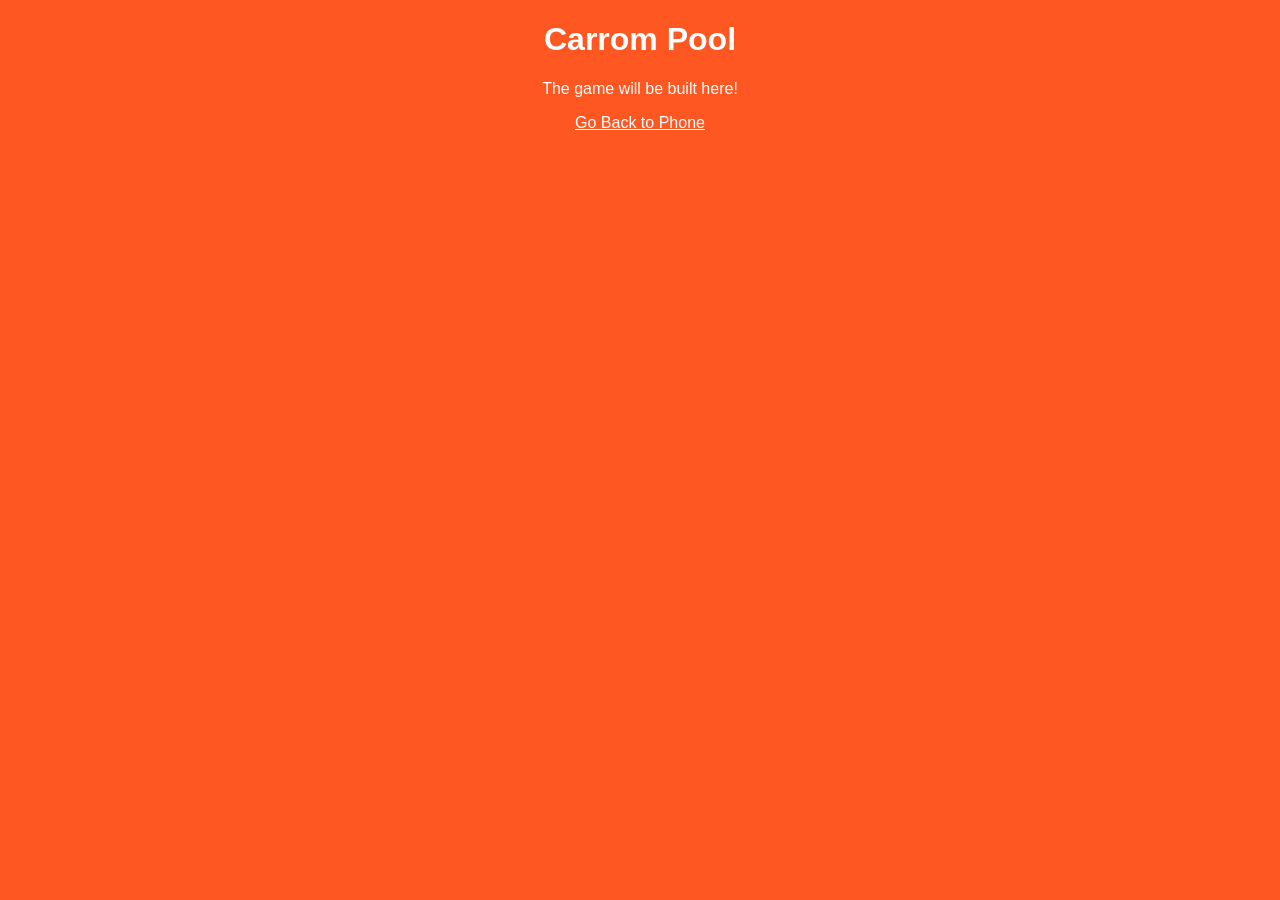
==== games/carrom.html @ 2ca1dae0 "Add initial HTML structure for Carrom game" ====
<!DOCTYPE html>
<html>
<head>
    <title>Carrom</title>
</head>
<body style="text-align: center; font-family: sans-serif; background-color: #ff5722; color: white;">
    <h1>Carrom Pool</h1>
    <p>The game will be built here!</p>
    <a href="../index.html" style="color: white;">Go Back to Phone</a>
</body>
</html>
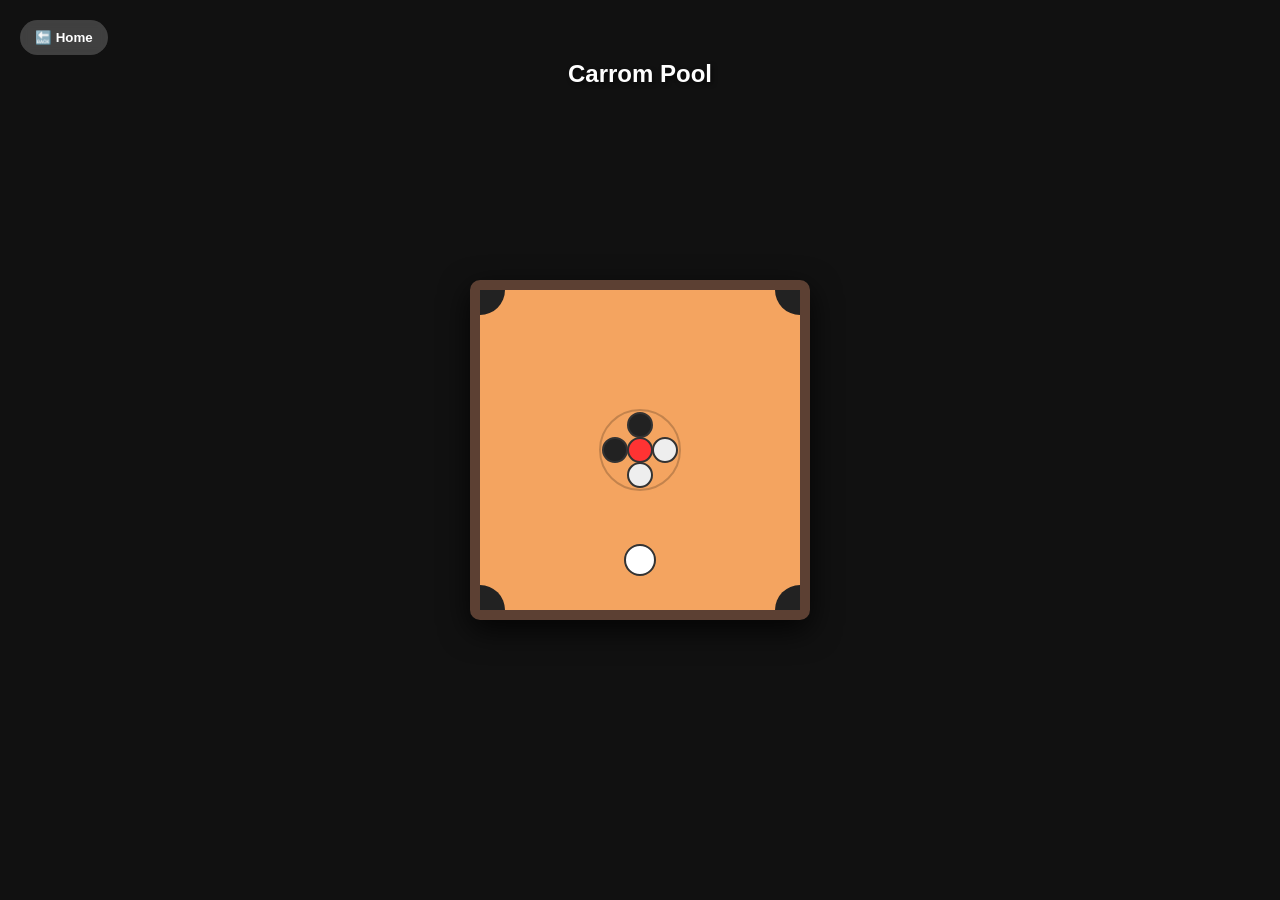
==== commit 6da3adb0: "Update carrom.html" ====
--- a/games/carrom.html
+++ b/games/carrom.html
@@ -1,11 +1,322 @@
 <!DOCTYPE html>
-<html>
+<html lang="en">
 <head>
-    <title>Carrom</title>
+    <meta charset="UTF-8">
+    <meta name="viewport" content="width=device-width, initial-scale=1.0, maximum-scale=1.0, user-scalable=no">
+    <title>Carrom Pool</title>
+    <style>
+        body {
+            margin: 0;
+            padding: 0;
+            background-color: #111; /* Dark background */
+            display: flex;
+            flex-direction: column;
+            justify-content: center;
+            align-items: center;
+            height: 100vh;
+            color: white;
+            font-family: Arial, sans-serif;
+            overflow: hidden; /* Prevents scrolling */
+        }
+        
+        /* The Back Button */
+        #back-btn {
+            position: absolute;
+            top: 20px;
+            left: 20px;
+            padding: 10px 15px;
+            background-color: rgba(255, 255, 255, 0.2);
+            color: white;
+            border: none;
+            border-radius: 20px;
+            font-weight: bold;
+            cursor: pointer;
+            backdrop-filter: blur(5px);
+            z-index: 10;
+        }
+
+        /* The Game Board */
+        canvas {
+            background-color: #f4a460; /* Wood color */
+            border: 10px solid #5c4033; /* Dark wood border */
+            border-radius: 10px;
+            box-shadow: 0 10px 30px rgba(0,0,0,0.8);
+            touch-action: none; /* Stops the browser from zooming when swiping */
+        }
+
+        h1 {
+            position: absolute;
+            top: 60px;
+            font-size: 24px;
+            margin: 0;
+            text-shadow: 2px 2px 4px rgba(0,0,0,0.5);
+        }
+    </style>
 </head>
-<body style="text-align: center; font-family: sans-serif; background-color: #ff5722; color: white;">
+<body>
+
+    <button id="back-btn" onclick="window.location.href='../index.html'">🔙 Home</button>
+
     <h1>Carrom Pool</h1>
-    <p>The game will be built here!</p>
-    <a href="../index.html" style="color: white;">Go Back to Phone</a>
+    
+    <canvas id="gameCanvas" width="320" height="320"></canvas>
+
+    <script>
+        const canvas = document.getElementById("gameCanvas");
+        const ctx = canvas.getContext("2d");
+
+        // --- GAME VARIABLES ---
+        const friction = 0.98; // Slows things down over time
+        const boardSize = canvas.width;
+        const pocketRadius = 25;
+        
+        let isDragging = false;
+        let dragStartX, dragStartY;
+
+        // --- PIECES SETUP ---
+        class Piece {
+            constructor(x, y, radius, color, mass) {
+                this.x = x;
+                this.y = y;
+                this.radius = radius;
+                this.color = color;
+                this.mass = mass;
+                this.vx = 0; // Speed going left/right
+                this.vy = 0; // Speed going up/down
+                this.active = true; // Is it still on the board?
+            }
+
+            draw() {
+                if (!this.active) return;
+                ctx.beginPath();
+                ctx.arc(this.x, this.y, this.radius, 0, Math.PI * 2);
+                ctx.fillStyle = this.color;
+                ctx.fill();
+                ctx.strokeStyle = "#333";
+                ctx.lineWidth = 2;
+                ctx.stroke();
+                ctx.closePath();
+            }
+
+            update() {
+                if (!this.active) return;
+                
+                // Move the piece
+                this.x += this.vx;
+                this.y += this.vy;
+
+                // Apply friction
+                this.vx *= friction;
+                this.vy *= friction;
+
+                // Stop completely if moving very slowly
+                if (Math.abs(this.vx) < 0.1) this.vx = 0;
+                if (Math.abs(this.vy) < 0.1) this.vy = 0;
+
+                // Bounce off walls
+                if (this.x - this.radius < 0) { this.x = this.radius; this.vx *= -1; }
+                if (this.x + this.radius > boardSize) { this.x = boardSize - this.radius; this.vx *= -1; }
+                if (this.y - this.radius < 0) { this.y = this.radius; this.vy *= -1; }
+                if (this.y + this.radius > boardSize) { this.y = boardSize - this.radius; this.vy *= -1; }
+
+                // Check if it fell in a hole
+                this.checkHoles();
+            }
+
+            checkHoles() {
+                const holes = [
+                    {x: 0, y: 0}, {x: boardSize, y: 0}, 
+                    {x: 0, y: boardSize}, {x: boardSize, y: boardSize}
+                ];
+                
+                for (let hole of holes) {
+                    let dx = this.x - hole.x;
+                    let dy = this.y - hole.y;
+                    let distance = Math.sqrt(dx * dx + dy * dy);
+                    if (distance < pocketRadius) {
+                        this.active = false; // Hide the piece
+                        
+                        // If striker falls in, reset it!
+                        if (this === striker) {
+                            setTimeout(() => {
+                                striker.x = boardSize / 2;
+                                striker.y = boardSize - 50;
+                                striker.vx = 0;
+                                striker.vy = 0;
+                                striker.active = true;
+                            }, 1000);
+                        }
+                    }
+                }
+            }
+        }
+
+        // Create our pieces
+        let pieces = [];
+        
+        // 1. The Striker (Bigger and heavier)
+        const striker = new Piece(boardSize / 2, boardSize - 50, 15, "#ffffff", 2);
+        pieces.push(striker);
+
+        // 2. The Queen (Red)
+        pieces.push(new Piece(boardSize / 2, boardSize / 2, 12, "#ff3333", 1));
+        
+        // 3. Some other coins
+        pieces.push(new Piece(boardSize / 2 - 25, boardSize / 2, 12, "#222222", 1)); // Black
+        pieces.push(new Piece(boardSize / 2 + 25, boardSize / 2, 12, "#eeeeee", 1)); // White
+        pieces.push(new Piece(boardSize / 2, boardSize / 2 - 25, 12, "#222222", 1)); // Black
+        pieces.push(new Piece(boardSize / 2, boardSize / 2 + 25, 12, "#eeeeee", 1)); // White
+
+        // --- DRAWING THE BOARD ---
+        function drawBoard() {
+            // Draw 4 corner holes
+            ctx.fillStyle = "#222";
+            const corners = [
+                {x: 0, y: 0}, {x: boardSize, y: 0}, 
+                {x: 0, y: boardSize}, {x: boardSize, y: boardSize}
+            ];
+            corners.forEach(corner => {
+                ctx.beginPath();
+                ctx.arc(corner.x, corner.y, pocketRadius, 0, Math.PI * 2);
+                ctx.fill();
+            });
+
+            // Draw center circle
+            ctx.beginPath();
+            ctx.arc(boardSize / 2, boardSize / 2, 40, 0, Math.PI * 2);
+            ctx.strokeStyle = "rgba(0,0,0,0.2)";
+            ctx.lineWidth = 2;
+            ctx.stroke();
+        }
+
+        // --- PHYSICS: COLLISIONS ---
+        function checkCollisions() {
+            for (let i = 0; i < pieces.length; i++) {
+                for (let j = i + 1; j < pieces.length; j++) {
+                    let p1 = pieces[i];
+                    let p2 = pieces[j];
+                    if (!p1.active || !p2.active) continue;
+
+                    let dx = p2.x - p1.x;
+                    let dy = p2.y - p1.y;
+                    let distance = Math.sqrt(dx * dx + dy * dy);
+
+                    // If they are touching
+                    if (distance < p1.radius + p2.radius) {
+                        // Push them apart so they don't get stuck inside each other
+                        let overlap = (p1.radius + p2.radius) - distance;
+                        let nx = dx / distance;
+                        let ny = dy / distance;
+                        p1.x -= nx * overlap / 2;
+                        p2.x += nx * overlap / 2;
+
+                        // Transfer speed (Simple bouncy physics)
+                        let kx = (p1.vx - p2.vx);
+                        let ky = (p1.vy - p2.vy);
+                        let p = 2 * (nx * kx + ny * ky) / (p1.mass + p2.mass);
+                        
+                        p1.vx -= p * p2.mass * nx;
+                        p1.vy -= p * p2.mass * ny;
+                        p2.vx += p * p1.mass * nx;
+                        p2.vy += p * p1.mass * ny;
+                    }
+                }
+            }
+        }
+
+        // --- MAIN GAME LOOP ---
+        function gameLoop() {
+            // Clear the canvas
+            ctx.clearRect(0, 0, canvas.width, canvas.height);
+            
+            drawBoard();
+
+            // Draw Aiming Line
+            if (isDragging && striker.active) {
+                ctx.beginPath();
+                ctx.moveTo(striker.x, striker.y);
+                // The line goes in the opposite direction of the pull
+                let aimX = striker.x + (striker.x - dragStartX);
+                let aimY = striker.y + (striker.y - dragStartY);
+                ctx.lineTo(aimX, aimY);
+                ctx.strokeStyle = "rgba(255, 255, 255, 0.5)";
+                ctx.lineWidth = 3;
+                ctx.setLineDash([5, 5]); // Dashed line
+                ctx.stroke();
+                ctx.setLineDash([]); // Reset dash
+            }
+
+            // Update and draw pieces
+            pieces.forEach(piece => piece.update());
+            checkCollisions();
+            pieces.forEach(piece => piece.draw());
+
+            // Ask the browser to run this loop again for the next frame
+            requestAnimationFrame(gameLoop);
+        }
+
+        // --- CONTROLS ---
+        function getMousePos(evt) {
+            const rect = canvas.getBoundingClientRect();
+            // Works for both touch and mouse
+            const clientX = evt.touches ? evt.touches[0].clientX : evt.clientX;
+            const clientY = evt.touches ? evt.touches[0].clientY : evt.clientY;
+            return {
+                x: clientX - rect.left,
+                y: clientY - rect.top
+            };
+        }
+
+        canvas.addEventListener("mousedown", startDrag);
+        canvas.addEventListener("touchstart", startDrag, {passive: false});
+
+        canvas.addEventListener("mousemove", drag);
+        canvas.addEventListener("touchmove", drag, {passive: false});
+
+        canvas.addEventListener("mouseup", endDrag);
+        canvas.addEventListener("touchend", endDrag);
+
+        function startDrag(e) {
+            if (!striker.active) return;
+            // Only allow dragging if the striker is completely stopped
+            if (Math.abs(striker.vx) > 0.1 || Math.abs(striker.vy) > 0.1) return;
+
+            e.preventDefault();
+            const pos = getMousePos(e);
+            
+            // Check if user touched the striker
+            let dx = pos.x - striker.x;
+            let dy = pos.y - striker.y;
+            if (Math.sqrt(dx*dx + dy*dy) <= striker.radius * 2) {
+                isDragging = true;
+                dragStartX = pos.x;
+                dragStartY = pos.y;
+            }
+        }
+
+        function drag(e) {
+            if (!isDragging) return;
+            e.preventDefault();
+            const pos = getMousePos(e);
+            dragStartX = pos.x;
+            dragStartY = pos.y;
+        }
+
+        function endDrag(e) {
+            if (!isDragging) return;
+            isDragging = false;
+            
+            // Calculate how far we pulled back
+            let pullX = striker.x - dragStartX;
+            let pullY = striker.y - dragStartY;
+            
+            // Apply speed to the striker! (Multiplier makes it shoot faster)
+            striker.vx = pullX * 0.15;
+            striker.vy = pullY * 0.15;
+        }
+
+        // Start the game!
+        gameLoop();
+    </script>
 </body>
 </html>
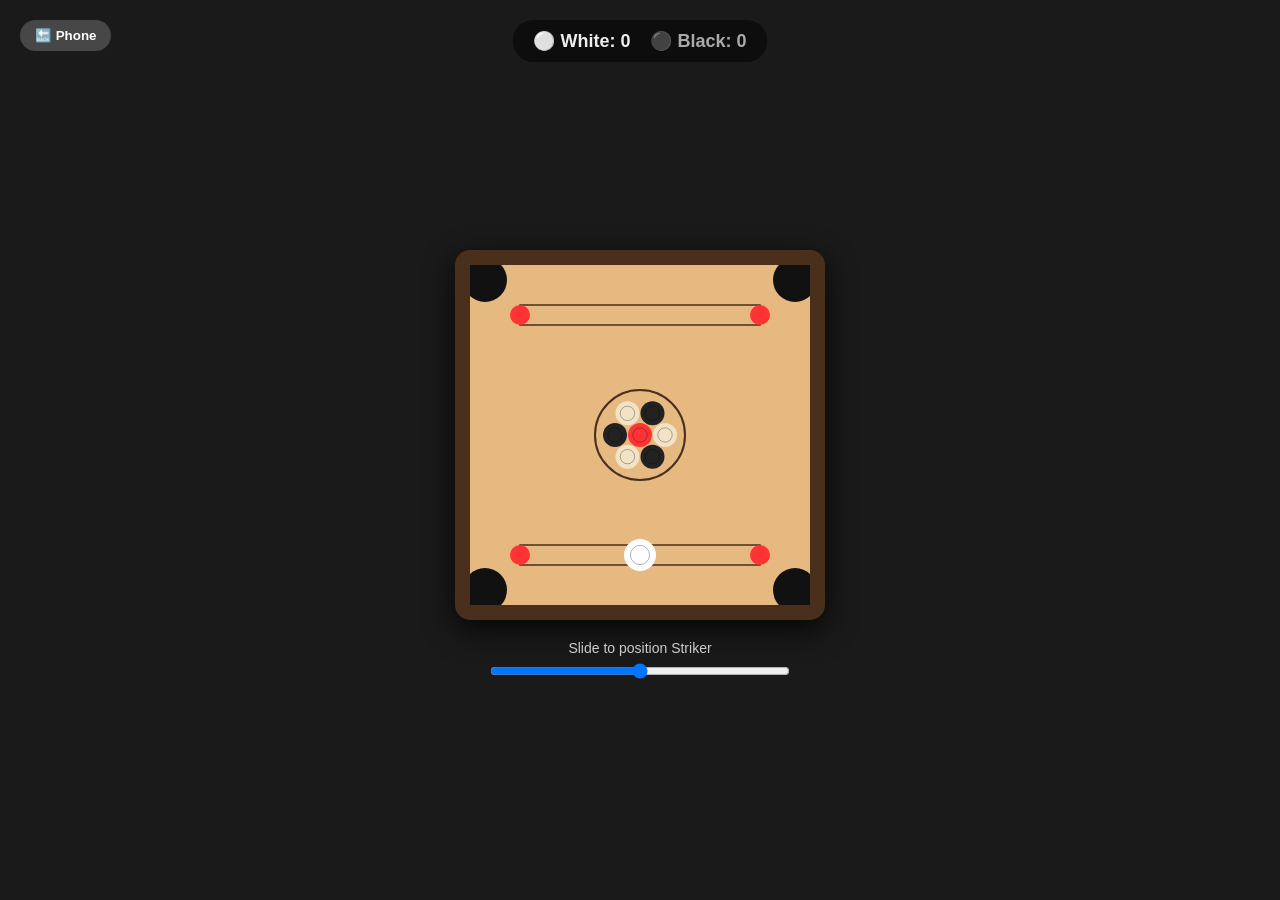
==== commit 753265af: "Update carrom.html" ====
--- a/games/carrom.html
+++ b/games/carrom.html
@@ -3,12 +3,12 @@
 <head>
     <meta charset="UTF-8">
     <meta name="viewport" content="width=device-width, initial-scale=1.0, maximum-scale=1.0, user-scalable=no">
-    <title>Carrom Pool</title>
+    <title>Carrom Pool Pro</title>
     <style>
         body {
             margin: 0;
             padding: 0;
-            background-color: #111; /* Dark background */
+            background-color: #1a1a1a;
             display: flex;
             flex-direction: column;
             justify-content: center;
@@ -16,15 +16,14 @@
             height: 100vh;
             color: white;
             font-family: Arial, sans-serif;
-            overflow: hidden; /* Prevents scrolling */
+            overflow: hidden; 
         }
         
-        /* The Back Button */
         #back-btn {
             position: absolute;
             top: 20px;
             left: 20px;
-            padding: 10px 15px;
+            padding: 8px 15px;
             background-color: rgba(255, 255, 255, 0.2);
             color: white;
             border: none;
@@ -35,55 +34,95 @@
             z-index: 10;
         }
 
-        /* The Game Board */
+        /* The Scoreboard */
+        .scoreboard {
+            position: absolute;
+            top: 20px;
+            display: flex;
+            gap: 20px;
+            font-size: 18px;
+            font-weight: bold;
+            background-color: rgba(0, 0, 0, 0.5);
+            padding: 10px 20px;
+            border-radius: 20px;
+        }
+
+        .score-white { color: #eeeeee; }
+        .score-black { color: #aaaaaa; }
+
         canvas {
-            background-color: #f4a460; /* Wood color */
-            border: 10px solid #5c4033; /* Dark wood border */
-            border-radius: 10px;
+            background-color: #e6b981; /* Lighter wood color */
+            border: 15px solid #4a2f1d; /* Dark thick wood border */
+            border-radius: 15px;
             box-shadow: 0 10px 30px rgba(0,0,0,0.8);
-            touch-action: none; /* Stops the browser from zooming when swiping */
-        }
-
-        h1 {
-            position: absolute;
-            top: 60px;
-            font-size: 24px;
-            margin: 0;
-            text-shadow: 2px 2px 4px rgba(0,0,0,0.5);
+            touch-action: none;
+            margin-top: 30px;
+        }
+
+        /* The Striker Slider Controls */
+        .controls {
+            margin-top: 20px;
+            display: flex;
+            flex-direction: column;
+            align-items: center;
+            width: 300px;
+        }
+
+        .controls label {
+            font-size: 14px;
+            margin-bottom: 5px;
+            color: #ccc;
+        }
+
+        input[type=range] {
+            width: 100%;
+            cursor: pointer;
         }
     </style>
 </head>
 <body>
 
-    <button id="back-btn" onclick="window.location.href='../index.html'">🔙 Home</button>
-
-    <h1>Carrom Pool</h1>
+    <button id="back-btn" onclick="window.location.href='../index.html'">🔙 Phone</button>
+
+    <div class="scoreboard">
+        <div class="score-white">⚪ White: <span id="score-w">0</span></div>
+        <div class="score-black">⚫ Black: <span id="score-b">0</span></div>
+    </div>
     
-    <canvas id="gameCanvas" width="320" height="320"></canvas>
+    <canvas id="gameCanvas" width="340" height="340"></canvas>
+
+    <div class="controls">
+        <label>Slide to position Striker</label>
+        <input type="range" id="striker-slider" min="60" max="280" value="170">
+    </div>
 
     <script>
         const canvas = document.getElementById("gameCanvas");
         const ctx = canvas.getContext("2d");
-
-        // --- GAME VARIABLES ---
-        const friction = 0.98; // Slows things down over time
+        const slider = document.getElementById("striker-slider");
+
+        // Game Variables
+        const friction = 0.985; // Slightly smoother sliding
         const boardSize = canvas.width;
-        const pocketRadius = 25;
+        const pocketRadius = 22; // Slightly smaller, more realistic pockets
         
         let isDragging = false;
         let dragStartX, dragStartY;
-
-        // --- PIECES SETUP ---
+        let scoreWhite = 0;
+        let scoreBlack = 0;
+
+        // Piece Class
         class Piece {
-            constructor(x, y, radius, color, mass) {
+            constructor(x, y, radius, color, mass, type) {
                 this.x = x;
                 this.y = y;
                 this.radius = radius;
                 this.color = color;
                 this.mass = mass;
-                this.vx = 0; // Speed going left/right
-                this.vy = 0; // Speed going up/down
-                this.active = true; // Is it still on the board?
+                this.type = type; // "striker", "queen", "white", "black"
+                this.vx = 0; 
+                this.vy = 0; 
+                this.active = true; 
             }
 
             draw() {
@@ -92,101 +131,125 @@
                 ctx.arc(this.x, this.y, this.radius, 0, Math.PI * 2);
                 ctx.fillStyle = this.color;
                 ctx.fill();
-                ctx.strokeStyle = "#333";
-                ctx.lineWidth = 2;
+                
+                // Add a cool inner ring to the coins for detail
+                ctx.beginPath();
+                ctx.arc(this.x, this.y, this.radius * 0.6, 0, Math.PI * 2);
+                ctx.strokeStyle = "rgba(0,0,0,0.3)";
+                ctx.lineWidth = 1;
                 ctx.stroke();
-                ctx.closePath();
             }
 
             update() {
                 if (!this.active) return;
                 
-                // Move the piece
                 this.x += this.vx;
                 this.y += this.vy;
-
-                // Apply friction
                 this.vx *= friction;
                 this.vy *= friction;
 
-                // Stop completely if moving very slowly
-                if (Math.abs(this.vx) < 0.1) this.vx = 0;
-                if (Math.abs(this.vy) < 0.1) this.vy = 0;
-
-                // Bounce off walls
-                if (this.x - this.radius < 0) { this.x = this.radius; this.vx *= -1; }
-                if (this.x + this.radius > boardSize) { this.x = boardSize - this.radius; this.vx *= -1; }
-                if (this.y - this.radius < 0) { this.y = this.radius; this.vy *= -1; }
-                if (this.y + this.radius > boardSize) { this.y = boardSize - this.radius; this.vy *= -1; }
-
-                // Check if it fell in a hole
+                if (Math.abs(this.vx) < 0.05) this.vx = 0;
+                if (Math.abs(this.vy) < 0.05) this.vy = 0;
+
+                // Bounce off walls (taking border into account)
+                if (this.x - this.radius < 5) { this.x = this.radius + 5; this.vx *= -1; }
+                if (this.x + this.radius > boardSize - 5) { this.x = boardSize - this.radius - 5; this.vx *= -1; }
+                if (this.y - this.radius < 5) { this.y = this.radius + 5; this.vy *= -1; }
+                if (this.y + this.radius > boardSize - 5) { this.y = boardSize - this.radius - 5; this.vy *= -1; }
+
                 this.checkHoles();
             }
 
             checkHoles() {
+                // Pockets are slightly inside the corners now
                 const holes = [
-                    {x: 0, y: 0}, {x: boardSize, y: 0}, 
-                    {x: 0, y: boardSize}, {x: boardSize, y: boardSize}
+                    {x: 15, y: 15}, {x: boardSize - 15, y: 15}, 
+                    {x: 15, y: boardSize - 15}, {x: boardSize - 15, y: boardSize - 15}
                 ];
                 
                 for (let hole of holes) {
                     let dx = this.x - hole.x;
                     let dy = this.y - hole.y;
                     let distance = Math.sqrt(dx * dx + dy * dy);
+                    
                     if (distance < pocketRadius) {
-                        this.active = false; // Hide the piece
+                        this.active = false; 
                         
-                        // If striker falls in, reset it!
-                        if (this === striker) {
-                            setTimeout(() => {
-                                striker.x = boardSize / 2;
-                                striker.y = boardSize - 50;
-                                striker.vx = 0;
-                                striker.vy = 0;
-                                striker.active = true;
-                            }, 1000);
+                        // Update Scoreboard
+                        if (this.type === "white") {
+                            scoreWhite++;
+                            document.getElementById("score-w").innerText = scoreWhite;
+                        } else if (this.type === "black") {
+                            scoreBlack++;
+                            document.getElementById("score-b").innerText = scoreBlack;
+                        }
+
+                        // Reset Striker
+                        if (this.type === "striker") {
+                            setTimeout(resetStriker, 500);
                         }
                     }
                 }
             }
         }
 
-        // Create our pieces
+        // Setup the Board
         let pieces = [];
+        const cx = boardSize / 2;
+        const cy = boardSize / 2;
         
-        // 1. The Striker (Bigger and heavier)
-        const striker = new Piece(boardSize / 2, boardSize - 50, 15, "#ffffff", 2);
+        // 1. The Striker
+        const striker = new Piece(cx, boardSize - 50, 16, "#ffffff", 2.5, "striker");
         pieces.push(striker);
 
-        // 2. The Queen (Red)
-        pieces.push(new Piece(boardSize / 2, boardSize / 2, 12, "#ff3333", 1));
+        // 2. The Queen (Center)
+        pieces.push(new Piece(cx, cy, 12, "#ff3333", 1, "queen"));
         
-        // 3. Some other coins
-        pieces.push(new Piece(boardSize / 2 - 25, boardSize / 2, 12, "#222222", 1)); // Black
-        pieces.push(new Piece(boardSize / 2 + 25, boardSize / 2, 12, "#eeeeee", 1)); // White
-        pieces.push(new Piece(boardSize / 2, boardSize / 2 - 25, 12, "#222222", 1)); // Black
-        pieces.push(new Piece(boardSize / 2, boardSize / 2 + 25, 12, "#eeeeee", 1)); // White
-
-        // --- DRAWING THE BOARD ---
+        // 3. Arrange 6 coins in a circle around the queen
+        const coinRadius = 12;
+        const ringDistance = 25; // Distance from center
+        for (let i = 0; i < 6; i++) {
+            let angle = (Math.PI / 3) * i; // Divides a circle into 6 pieces
+            let px = cx + Math.cos(angle) * ringDistance;
+            let py = cy + Math.sin(angle) * ringDistance;
+            
+            // Alternate colors (even = white, odd = black)
+            let color = (i % 2 === 0) ? "#f2e3c6" : "#222222";
+            let type = (i % 2 === 0) ? "white" : "black";
+            pieces.push(new Piece(px, py, coinRadius, color, 1, type));
+        }
+
+        // --- DRAWING REALISTIC BOARD MARKINGS ---
         function drawBoard() {
             // Draw 4 corner holes
-            ctx.fillStyle = "#222";
-            const corners = [
-                {x: 0, y: 0}, {x: boardSize, y: 0}, 
-                {x: 0, y: boardSize}, {x: boardSize, y: boardSize}
+            ctx.fillStyle = "#111";
+            const holes = [
+                {x: 15, y: 15}, {x: boardSize - 15, y: 15}, 
+                {x: 15, y: boardSize - 15}, {x: boardSize - 15, y: boardSize - 15}
             ];
-            corners.forEach(corner => {
+            holes.forEach(hole => {
                 ctx.beginPath();
-                ctx.arc(corner.x, corner.y, pocketRadius, 0, Math.PI * 2);
+                ctx.arc(hole.x, hole.y, pocketRadius, 0, Math.PI * 2);
                 ctx.fill();
             });
 
-            // Draw center circle
-            ctx.beginPath();
-            ctx.arc(boardSize / 2, boardSize / 2, 40, 0, Math.PI * 2);
-            ctx.strokeStyle = "rgba(0,0,0,0.2)";
+            // Center Rings
+            ctx.strokeStyle = "#4a2f1d";
             ctx.lineWidth = 2;
-            ctx.stroke();
+            ctx.beginPath(); ctx.arc(cx, cy, 45, 0, Math.PI * 2); ctx.stroke();
+            ctx.beginPath(); ctx.arc(cx, cy, 10, 0, Math.PI * 2); ctx.fillStyle = "#4a2f1d"; ctx.fill();
+
+            // Striker Baselines (Top and Bottom)
+            ctx.lineWidth = 1.5;
+            // Bottom line (where we shoot from)
+            ctx.strokeRect(50, boardSize - 60, boardSize - 100, 20);
+            ctx.beginPath(); ctx.arc(50, boardSize - 50, 10, 0, Math.PI * 2); ctx.fillStyle = "#ff3333"; ctx.fill();
+            ctx.beginPath(); ctx.arc(boardSize - 50, boardSize - 50, 10, 0, Math.PI * 2); ctx.fill();
+            
+            // Top line (just for visuals)
+            ctx.strokeRect(50, 40, boardSize - 100, 20);
+            ctx.beginPath(); ctx.arc(50, 50, 10, 0, Math.PI * 2); ctx.fill();
+            ctx.beginPath(); ctx.arc(boardSize - 50, 50, 10, 0, Math.PI * 2); ctx.fill();
         }
 
         // --- PHYSICS: COLLISIONS ---
@@ -201,16 +264,13 @@
                     let dy = p2.y - p1.y;
                     let distance = Math.sqrt(dx * dx + dy * dy);
 
-                    // If they are touching
                     if (distance < p1.radius + p2.radius) {
-                        // Push them apart so they don't get stuck inside each other
                         let overlap = (p1.radius + p2.radius) - distance;
                         let nx = dx / distance;
                         let ny = dy / distance;
                         p1.x -= nx * overlap / 2;
                         p2.x += nx * overlap / 2;
 
-                        // Transfer speed (Simple bouncy physics)
                         let kx = (p1.vx - p2.vx);
                         let ky = (p1.vy - p2.vy);
                         let p = 2 * (nx * kx + ny * ky) / (p1.mass + p2.mass);
@@ -224,67 +284,82 @@
             }
         }
 
+        // Check if all pieces have stopped moving
+        function isBoardStill() {
+            for (let piece of pieces) {
+                if (Math.abs(piece.vx) > 0 || Math.abs(piece.vy) > 0) return false;
+            }
+            return true;
+        }
+
+        function resetStriker() {
+            striker.x = parseInt(slider.value);
+            striker.y = boardSize - 50;
+            striker.vx = 0;
+            striker.vy = 0;
+            striker.active = true;
+        }
+
+        // --- SLIDER LOGIC ---
+        slider.addEventListener("input", function() {
+            // Only move the striker if it's currently our turn and everything is stopped
+            if (striker.active && isBoardStill()) {
+                striker.x = parseInt(this.value);
+                striker.y = boardSize - 50; // Lock it to the baseline
+            }
+        });
+
         // --- MAIN GAME LOOP ---
         function gameLoop() {
-            // Clear the canvas
             ctx.clearRect(0, 0, canvas.width, canvas.height);
-            
             drawBoard();
 
             // Draw Aiming Line
             if (isDragging && striker.active) {
                 ctx.beginPath();
                 ctx.moveTo(striker.x, striker.y);
-                // The line goes in the opposite direction of the pull
-                let aimX = striker.x + (striker.x - dragStartX);
-                let aimY = striker.y + (striker.y - dragStartY);
+                let aimX = striker.x + (striker.x - dragStartX) * 2;
+                let aimY = striker.y + (striker.y - dragStartY) * 2;
                 ctx.lineTo(aimX, aimY);
-                ctx.strokeStyle = "rgba(255, 255, 255, 0.5)";
-                ctx.lineWidth = 3;
-                ctx.setLineDash([5, 5]); // Dashed line
+                ctx.strokeStyle = "rgba(255, 255, 255, 0.8)";
+                ctx.lineWidth = 4;
+                ctx.setLineDash([8, 8]); 
                 ctx.stroke();
-                ctx.setLineDash([]); // Reset dash
-            }
-
-            // Update and draw pieces
+                ctx.setLineDash([]); 
+            }
+
             pieces.forEach(piece => piece.update());
             checkCollisions();
             pieces.forEach(piece => piece.draw());
 
-            // Ask the browser to run this loop again for the next frame
+            // Check if we need to reset the striker for the next turn
+            if (striker.active && isBoardStill() && striker.y !== boardSize - 50 && !isDragging) {
+                resetStriker();
+            }
+
             requestAnimationFrame(gameLoop);
         }
 
         // --- CONTROLS ---
         function getMousePos(evt) {
             const rect = canvas.getBoundingClientRect();
-            // Works for both touch and mouse
             const clientX = evt.touches ? evt.touches[0].clientX : evt.clientX;
             const clientY = evt.touches ? evt.touches[0].clientY : evt.clientY;
-            return {
-                x: clientX - rect.left,
-                y: clientY - rect.top
-            };
+            return { x: clientX - rect.left, y: clientY - rect.top };
         }
 
         canvas.addEventListener("mousedown", startDrag);
         canvas.addEventListener("touchstart", startDrag, {passive: false});
-
         canvas.addEventListener("mousemove", drag);
         canvas.addEventListener("touchmove", drag, {passive: false});
-
         canvas.addEventListener("mouseup", endDrag);
         canvas.addEventListener("touchend", endDrag);
 
         function startDrag(e) {
-            if (!striker.active) return;
-            // Only allow dragging if the striker is completely stopped
-            if (Math.abs(striker.vx) > 0.1 || Math.abs(striker.vy) > 0.1) return;
-
+            if (!striker.active || !isBoardStill()) return;
             e.preventDefault();
             const pos = getMousePos(e);
             
-            // Check if user touched the striker
             let dx = pos.x - striker.x;
             let dy = pos.y - striker.y;
             if (Math.sqrt(dx*dx + dy*dy) <= striker.radius * 2) {
@@ -306,16 +381,17 @@
             if (!isDragging) return;
             isDragging = false;
             
-            // Calculate how far we pulled back
             let pullX = striker.x - dragStartX;
             let pullY = striker.y - dragStartY;
             
-            // Apply speed to the striker! (Multiplier makes it shoot faster)
-            striker.vx = pullX * 0.15;
-            striker.vy = pullY * 0.15;
-        }
-
-        // Start the game!
+            // Limits the max power so the striker doesn't break the physics
+            let power = Math.min(Math.sqrt(pullX*pullX + pullY*pullY), 100);
+            let angle = Math.atan2(pullY, pullX);
+
+            striker.vx = Math.cos(angle) * power * 0.2;
+            striker.vy = Math.sin(angle) * power * 0.2;
+        }
+
         gameLoop();
     </script>
 </body>
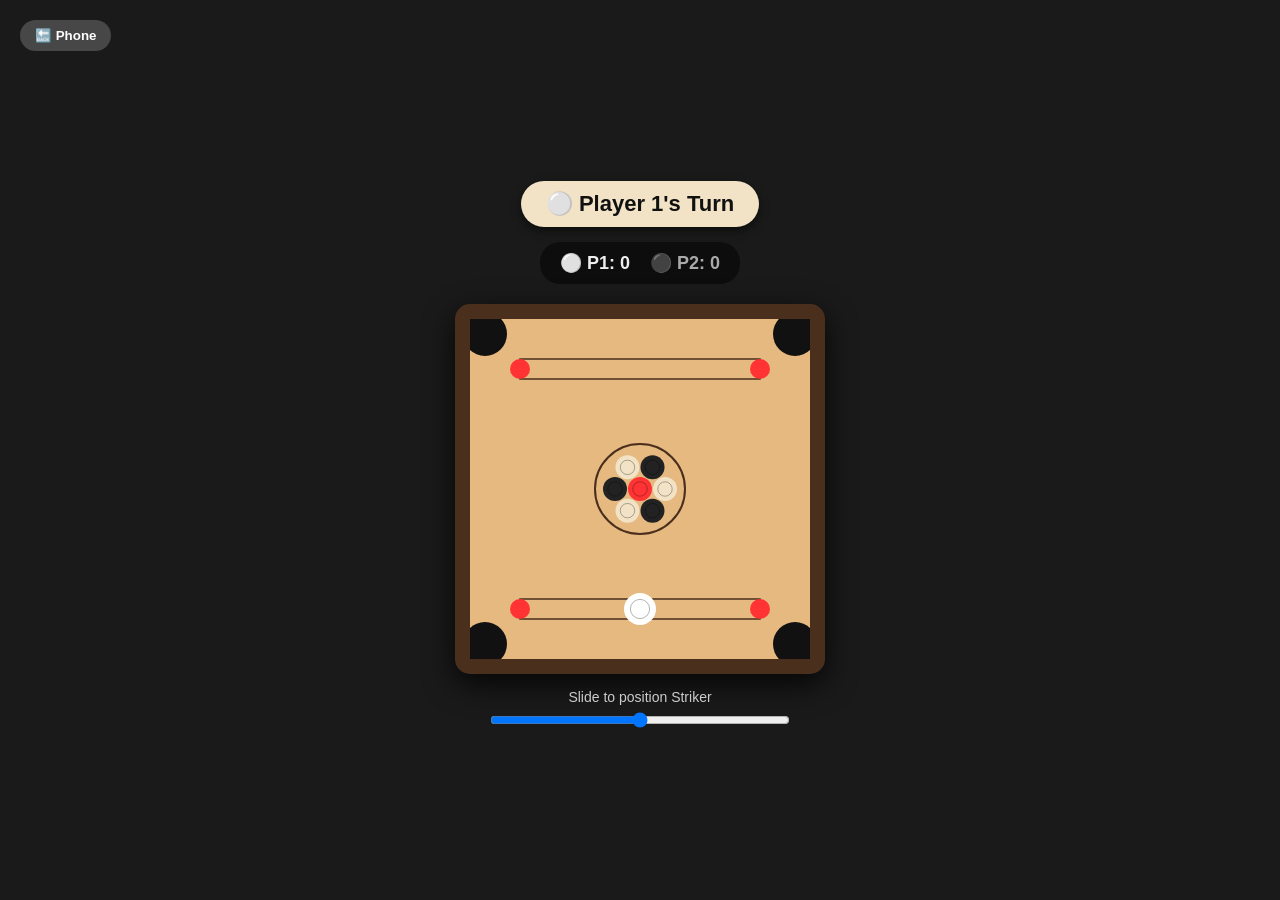
==== commit e9cb96a6: "Update carrom.html" ====
--- a/games/carrom.html
+++ b/games/carrom.html
@@ -34,10 +34,21 @@
             z-index: 10;
         }
 
-        /* The Scoreboard */
+        /* --- NEW: Turn Indicator --- */
+        #turn-indicator {
+            margin-top: 10px;
+            font-size: 22px;
+            font-weight: bold;
+            padding: 10px 25px;
+            border-radius: 25px;
+            background-color: #f2e3c6; /* Starts with Player 1's color */
+            color: #111;
+            transition: background-color 0.3s, color 0.3s;
+            box-shadow: 0 4px 10px rgba(0,0,0,0.5);
+        }
+
         .scoreboard {
-            position: absolute;
-            top: 20px;
+            margin-top: 15px;
             display: flex;
             gap: 20px;
             font-size: 18px;
@@ -51,17 +62,16 @@
         .score-black { color: #aaaaaa; }
 
         canvas {
-            background-color: #e6b981; /* Lighter wood color */
-            border: 15px solid #4a2f1d; /* Dark thick wood border */
+            background-color: #e6b981; 
+            border: 15px solid #4a2f1d; 
             border-radius: 15px;
             box-shadow: 0 10px 30px rgba(0,0,0,0.8);
             touch-action: none;
-            margin-top: 30px;
-        }
-
-        /* The Striker Slider Controls */
+            margin-top: 20px;
+        }
+
         .controls {
-            margin-top: 20px;
+            margin-top: 15px;
             display: flex;
             flex-direction: column;
             align-items: center;
@@ -84,9 +94,11 @@
 
     <button id="back-btn" onclick="window.location.href='../index.html'">🔙 Phone</button>
 
+    <div id="turn-indicator">⚪ Player 1's Turn</div>
+
     <div class="scoreboard">
-        <div class="score-white">⚪ White: <span id="score-w">0</span></div>
-        <div class="score-black">⚫ Black: <span id="score-b">0</span></div>
+        <div class="score-white">⚪ P1: <span id="score-w">0</span></div>
+        <div class="score-black">⚫ P2: <span id="score-b">0</span></div>
     </div>
     
     <canvas id="gameCanvas" width="340" height="340"></canvas>
@@ -100,18 +112,23 @@
         const canvas = document.getElementById("gameCanvas");
         const ctx = canvas.getContext("2d");
         const slider = document.getElementById("striker-slider");
-
-        // Game Variables
-        const friction = 0.985; // Slightly smoother sliding
+        const turnIndicator = document.getElementById("turn-indicator");
+
+        const friction = 0.985; 
         const boardSize = canvas.width;
-        const pocketRadius = 22; // Slightly smaller, more realistic pockets
+        const pocketRadius = 22; 
         
         let isDragging = false;
         let dragStartX, dragStartY;
         let scoreWhite = 0;
         let scoreBlack = 0;
 
-        // Piece Class
+        // --- NEW GAME RULE VARIABLES ---
+        let currentPlayer = 1; // 1 for White, 2 for Black
+        let shotTaken = false; // Tracks if we just hit the striker
+        let pocketedThisTurn = false; // Tracks if we scored this turn
+        let isStrikerFoul = false; // Tracks if the striker fell in
+
         class Piece {
             constructor(x, y, radius, color, mass, type) {
                 this.x = x;
@@ -119,7 +136,7 @@
                 this.radius = radius;
                 this.color = color;
                 this.mass = mass;
-                this.type = type; // "striker", "queen", "white", "black"
+                this.type = type; 
                 this.vx = 0; 
                 this.vy = 0; 
                 this.active = true; 
@@ -132,7 +149,6 @@
                 ctx.fillStyle = this.color;
                 ctx.fill();
                 
-                // Add a cool inner ring to the coins for detail
                 ctx.beginPath();
                 ctx.arc(this.x, this.y, this.radius * 0.6, 0, Math.PI * 2);
                 ctx.strokeStyle = "rgba(0,0,0,0.3)";
@@ -151,7 +167,6 @@
                 if (Math.abs(this.vx) < 0.05) this.vx = 0;
                 if (Math.abs(this.vy) < 0.05) this.vy = 0;
 
-                // Bounce off walls (taking border into account)
                 if (this.x - this.radius < 5) { this.x = this.radius + 5; this.vx *= -1; }
                 if (this.x + this.radius > boardSize - 5) { this.x = boardSize - this.radius - 5; this.vx *= -1; }
                 if (this.y - this.radius < 5) { this.y = this.radius + 5; this.vy *= -1; }
@@ -161,7 +176,6 @@
             }
 
             checkHoles() {
-                // Pockets are slightly inside the corners now
                 const holes = [
                     {x: 15, y: 15}, {x: boardSize - 15, y: 15}, 
                     {x: 15, y: boardSize - 15}, {x: boardSize - 15, y: boardSize - 15}
@@ -175,84 +189,76 @@
                     if (distance < pocketRadius) {
                         this.active = false; 
                         
-                        // Update Scoreboard
+                        // --- NEW RULES LOGIC ---
                         if (this.type === "white") {
+                            if (currentPlayer === 1) pocketedThisTurn = true; // P1 scored their own coin
                             scoreWhite++;
                             document.getElementById("score-w").innerText = scoreWhite;
                         } else if (this.type === "black") {
+                            if (currentPlayer === 2) pocketedThisTurn = true; // P2 scored their own coin
                             scoreBlack++;
                             document.getElementById("score-b").innerText = scoreBlack;
-                        }
-
-                        // Reset Striker
-                        if (this.type === "striker") {
-                            setTimeout(resetStriker, 500);
+                        } else if (this.type === "striker") {
+                            isStrikerFoul = true; // Oh no, penalty!
+                            
+                            // Deduct 1 point from the player who made the foul
+                            if (currentPlayer === 1) {
+                                scoreWhite = Math.max(0, scoreWhite - 1); // Can't go below 0
+                                document.getElementById("score-w").innerText = scoreWhite;
+                            } else {
+                                scoreBlack = Math.max(0, scoreBlack - 1);
+                                document.getElementById("score-b").innerText = scoreBlack;
+                            }
                         }
                     }
                 }
             }
         }
 
-        // Setup the Board
         let pieces = [];
         const cx = boardSize / 2;
         const cy = boardSize / 2;
         
-        // 1. The Striker
         const striker = new Piece(cx, boardSize - 50, 16, "#ffffff", 2.5, "striker");
         pieces.push(striker);
 
-        // 2. The Queen (Center)
         pieces.push(new Piece(cx, cy, 12, "#ff3333", 1, "queen"));
         
-        // 3. Arrange 6 coins in a circle around the queen
-        const coinRadius = 12;
-        const ringDistance = 25; // Distance from center
         for (let i = 0; i < 6; i++) {
-            let angle = (Math.PI / 3) * i; // Divides a circle into 6 pieces
-            let px = cx + Math.cos(angle) * ringDistance;
-            let py = cy + Math.sin(angle) * ringDistance;
-            
-            // Alternate colors (even = white, odd = black)
+            let angle = (Math.PI / 3) * i; 
+            let px = cx + Math.cos(angle) * 25;
+            let py = cy + Math.sin(angle) * 25;
+            
             let color = (i % 2 === 0) ? "#f2e3c6" : "#222222";
             let type = (i % 2 === 0) ? "white" : "black";
-            pieces.push(new Piece(px, py, coinRadius, color, 1, type));
-        }
-
-        // --- DRAWING REALISTIC BOARD MARKINGS ---
+            pieces.push(new Piece(px, py, 12, color, 1, type));
+        }
+
         function drawBoard() {
-            // Draw 4 corner holes
             ctx.fillStyle = "#111";
             const holes = [
                 {x: 15, y: 15}, {x: boardSize - 15, y: 15}, 
                 {x: 15, y: boardSize - 15}, {x: boardSize - 15, y: boardSize - 15}
             ];
             holes.forEach(hole => {
-                ctx.beginPath();
-                ctx.arc(hole.x, hole.y, pocketRadius, 0, Math.PI * 2);
-                ctx.fill();
+                ctx.beginPath(); ctx.arc(hole.x, hole.y, pocketRadius, 0, Math.PI * 2); ctx.fill();
             });
 
-            // Center Rings
             ctx.strokeStyle = "#4a2f1d";
             ctx.lineWidth = 2;
             ctx.beginPath(); ctx.arc(cx, cy, 45, 0, Math.PI * 2); ctx.stroke();
             ctx.beginPath(); ctx.arc(cx, cy, 10, 0, Math.PI * 2); ctx.fillStyle = "#4a2f1d"; ctx.fill();
 
-            // Striker Baselines (Top and Bottom)
             ctx.lineWidth = 1.5;
-            // Bottom line (where we shoot from)
             ctx.strokeRect(50, boardSize - 60, boardSize - 100, 20);
             ctx.beginPath(); ctx.arc(50, boardSize - 50, 10, 0, Math.PI * 2); ctx.fillStyle = "#ff3333"; ctx.fill();
             ctx.beginPath(); ctx.arc(boardSize - 50, boardSize - 50, 10, 0, Math.PI * 2); ctx.fill();
             
-            // Top line (just for visuals)
             ctx.strokeRect(50, 40, boardSize - 100, 20);
             ctx.beginPath(); ctx.arc(50, 50, 10, 0, Math.PI * 2); ctx.fill();
             ctx.beginPath(); ctx.arc(boardSize - 50, 50, 10, 0, Math.PI * 2); ctx.fill();
         }
 
-        // --- PHYSICS: COLLISIONS ---
         function checkCollisions() {
             for (let i = 0; i < pieces.length; i++) {
                 for (let j = i + 1; j < pieces.length; j++) {
@@ -284,7 +290,6 @@
             }
         }
 
-        // Check if all pieces have stopped moving
         function isBoardStill() {
             for (let piece of pieces) {
                 if (Math.abs(piece.vx) > 0 || Math.abs(piece.vy) > 0) return false;
@@ -300,26 +305,41 @@
             striker.active = true;
         }
 
-        // --- SLIDER LOGIC ---
+        function switchTurn() {
+            currentPlayer = currentPlayer === 1 ? 2 : 1;
+            
+            if (currentPlayer === 1) {
+                turnIndicator.innerText = "⚪ Player 1's Turn";
+                turnIndicator.style.backgroundColor = "#f2e3c6";
+                turnIndicator.style.color = "#111";
+            } else {
+                turnIndicator.innerText = "⚫ Player 2's Turn";
+                turnIndicator.style.backgroundColor = "#222222";
+                turnIndicator.style.color = "#fff";
+            }
+        }
+
         slider.addEventListener("input", function() {
-            // Only move the striker if it's currently our turn and everything is stopped
             if (striker.active && isBoardStill()) {
                 striker.x = parseInt(this.value);
-                striker.y = boardSize - 50; // Lock it to the baseline
+                striker.y = boardSize - 50; 
             }
         });
 
-        // --- MAIN GAME LOOP ---
         function gameLoop() {
             ctx.clearRect(0, 0, canvas.width, canvas.height);
             drawBoard();
 
-            // Draw Aiming Line
             if (isDragging && striker.active) {
                 ctx.beginPath();
                 ctx.moveTo(striker.x, striker.y);
-                let aimX = striker.x + (striker.x - dragStartX) * 2;
-                let aimY = striker.y + (striker.y - dragStartY) * 2;
+                
+                // Show power based on pull distance
+                let pullX = striker.x - dragStartX;
+                let pullY = striker.y - dragStartY;
+                let aimX = striker.x + pullX * 2;
+                let aimY = striker.y + pullY * 2;
+                
                 ctx.lineTo(aimX, aimY);
                 ctx.strokeStyle = "rgba(255, 255, 255, 0.8)";
                 ctx.lineWidth = 4;
@@ -332,15 +352,25 @@
             checkCollisions();
             pieces.forEach(piece => piece.draw());
 
-            // Check if we need to reset the striker for the next turn
-            if (striker.active && isBoardStill() && striker.y !== boardSize - 50 && !isDragging) {
+            // --- NEW: Turn Manager ---
+            // When all coins stop moving AFTER a shot was taken
+            if (shotTaken && isBoardStill()) {
+                
+                // If they missed or fouled, change the player's turn
+                if (!pocketedThisTurn || isStrikerFoul) {
+                    switchTurn();
+                }
+
+                // Reset trackers for the next shot
+                pocketedThisTurn = false;
+                isStrikerFoul = false;
+                shotTaken = false; 
                 resetStriker();
             }
 
             requestAnimationFrame(gameLoop);
         }
 
-        // --- CONTROLS ---
         function getMousePos(evt) {
             const rect = canvas.getBoundingClientRect();
             const clientX = evt.touches ? evt.touches[0].clientX : evt.clientX;
@@ -384,12 +414,14 @@
             let pullX = striker.x - dragStartX;
             let pullY = striker.y - dragStartY;
             
-            // Limits the max power so the striker doesn't break the physics
             let power = Math.min(Math.sqrt(pullX*pullX + pullY*pullY), 100);
             let angle = Math.atan2(pullY, pullX);
 
             striker.vx = Math.cos(angle) * power * 0.2;
             striker.vy = Math.sin(angle) * power * 0.2;
+            
+            // Tell the game loop a shot was fired!
+            shotTaken = true;
         }
 
         gameLoop();
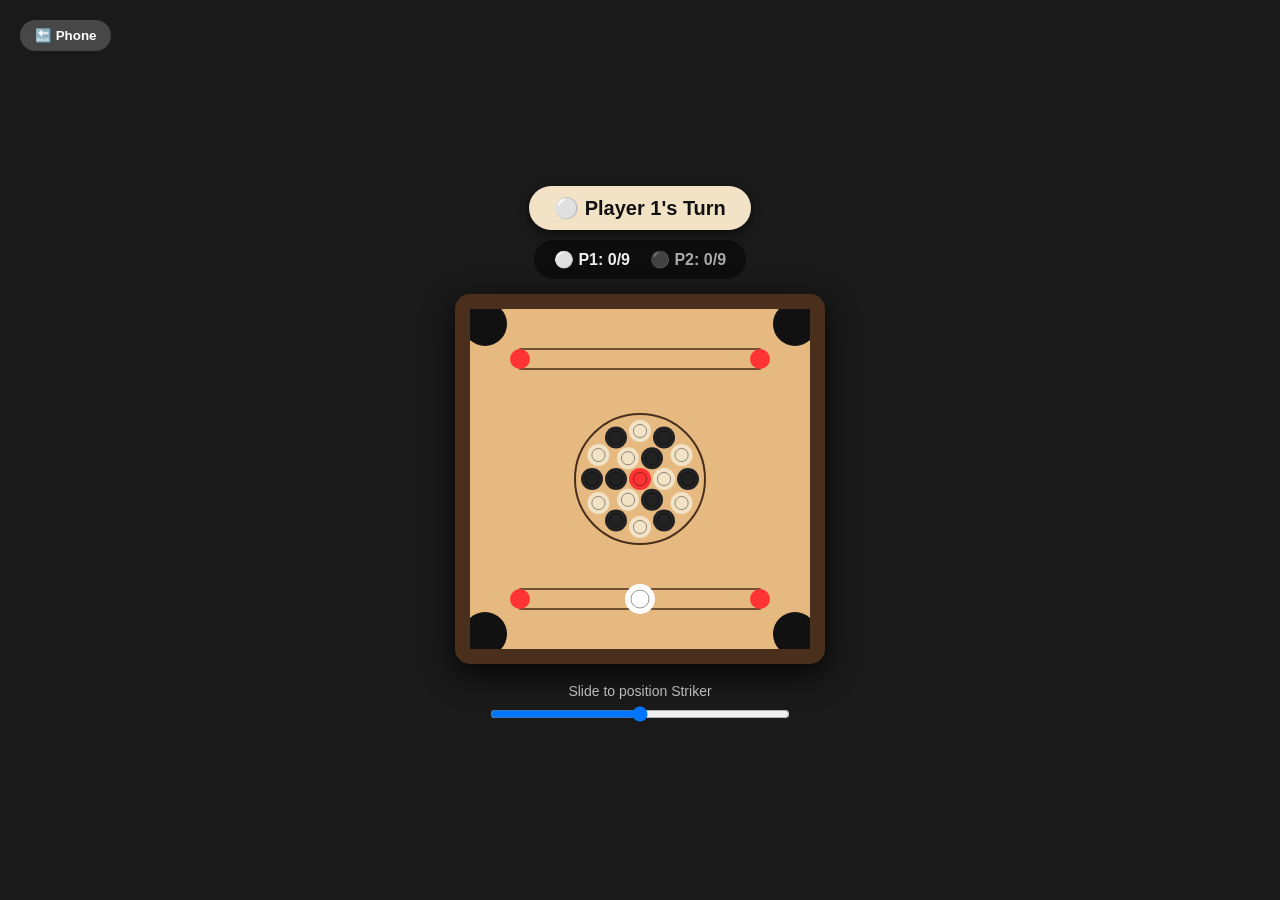
==== commit c2ab291f: "Update carrom.html" ====
--- a/games/carrom.html
+++ b/games/carrom.html
@@ -3,7 +3,7 @@
 <head>
     <meta charset="UTF-8">
     <meta name="viewport" content="width=device-width, initial-scale=1.0, maximum-scale=1.0, user-scalable=no">
-    <title>Carrom Pool Pro</title>
+    <title>Carrom Pool Ultra Pro</title>
     <style>
         body {
             margin: 0;
@@ -34,24 +34,23 @@
             z-index: 10;
         }
 
-        /* --- NEW: Turn Indicator --- */
         #turn-indicator {
             margin-top: 10px;
-            font-size: 22px;
+            font-size: 20px;
             font-weight: bold;
             padding: 10px 25px;
             border-radius: 25px;
-            background-color: #f2e3c6; /* Starts with Player 1's color */
+            background-color: #f2e3c6; 
             color: #111;
             transition: background-color 0.3s, color 0.3s;
             box-shadow: 0 4px 10px rgba(0,0,0,0.5);
         }
 
         .scoreboard {
-            margin-top: 15px;
+            margin-top: 10px;
             display: flex;
             gap: 20px;
-            font-size: 18px;
+            font-size: 16px;
             font-weight: bold;
             background-color: rgba(0, 0, 0, 0.5);
             padding: 10px 20px;
@@ -60,6 +59,11 @@
 
         .score-white { color: #eeeeee; }
         .score-black { color: #aaaaaa; }
+
+        .game-container {
+            position: relative;
+            margin-top: 15px;
+        }
 
         canvas {
             background-color: #e6b981; 
@@ -67,8 +71,44 @@
             border-radius: 15px;
             box-shadow: 0 10px 30px rgba(0,0,0,0.8);
             touch-action: none;
-            margin-top: 20px;
-        }
+        }
+
+        /* --- NEW: Game Over Screen --- */
+        #game-over {
+            position: absolute;
+            top: 0;
+            left: 0;
+            width: 100%;
+            height: 100%;
+            background-color: rgba(0, 0, 0, 0.8);
+            border-radius: 15px;
+            display: flex;
+            flex-direction: column;
+            justify-content: center;
+            align-items: center;
+            z-index: 20;
+            backdrop-filter: blur(4px);
+        }
+
+        #game-over h2 {
+            font-size: 32px;
+            margin-bottom: 20px;
+            text-shadow: 0 2px 5px rgba(0,0,0,0.5);
+        }
+
+        #game-over button {
+            padding: 12px 25px;
+            font-size: 18px;
+            font-weight: bold;
+            border-radius: 25px;
+            border: none;
+            background-color: #4caf50;
+            color: white;
+            cursor: pointer;
+            box-shadow: 0 4px 10px rgba(0,0,0,0.5);
+        }
+
+        .hidden { display: none !important; }
 
         .controls {
             margin-top: 15px;
@@ -97,11 +137,18 @@
     <div id="turn-indicator">⚪ Player 1's Turn</div>
 
     <div class="scoreboard">
-        <div class="score-white">⚪ P1: <span id="score-w">0</span></div>
-        <div class="score-black">⚫ P2: <span id="score-b">0</span></div>
+        <div class="score-white">⚪ P1: <span id="score-w">0</span>/9</div>
+        <div class="score-black">⚫ P2: <span id="score-b">0</span>/9</div>
     </div>
     
-    <canvas id="gameCanvas" width="340" height="340"></canvas>
+    <div class="game-container">
+        <canvas id="gameCanvas" width="340" height="340"></canvas>
+        
+        <div id="game-over" class="hidden">
+            <h2 id="winner-text">Player 1 Wins! 🎉</h2>
+            <button onclick="location.reload()">🔄 Play Again</button>
+        </div>
+    </div>
 
     <div class="controls">
         <label>Slide to position Striker</label>
@@ -113,21 +160,56 @@
         const ctx = canvas.getContext("2d");
         const slider = document.getElementById("striker-slider");
         const turnIndicator = document.getElementById("turn-indicator");
+        const gameOverScreen = document.getElementById("game-over");
+        const winnerText = document.getElementById("winner-text");
+
+        // --- NEW: Audio Setup ---
+        // This generates sounds without needing MP3 files!
+        const audioCtx = new (window.AudioContext || window.webkitAudioContext)();
+        
+        function playSound(type) {
+            if (audioCtx.state === 'suspended') audioCtx.resume();
+            const osc = audioCtx.createOscillator();
+            const gain = audioCtx.createGain();
+            osc.connect(gain);
+            gain.connect(audioCtx.destination);
+            
+            if (type === 'hit') {
+                // Short "clack" sound for collisions
+                osc.type = 'triangle';
+                osc.frequency.setValueAtTime(400, audioCtx.currentTime);
+                osc.frequency.exponentialRampToValueAtTime(100, audioCtx.currentTime + 0.05);
+                gain.gain.setValueAtTime(0.5, audioCtx.currentTime);
+                gain.gain.exponentialRampToValueAtTime(0.01, audioCtx.currentTime + 0.05);
+                osc.start();
+                osc.stop(audioCtx.currentTime + 0.05);
+            } else if (type === 'pocket') {
+                // Deeper "thwump" sound for falling in a hole
+                osc.type = 'sine';
+                osc.frequency.setValueAtTime(200, audioCtx.currentTime);
+                osc.frequency.exponentialRampToValueAtTime(50, audioCtx.currentTime + 0.15);
+                gain.gain.setValueAtTime(0.8, audioCtx.currentTime);
+                gain.gain.exponentialRampToValueAtTime(0.01, audioCtx.currentTime + 0.15);
+                osc.start();
+                osc.stop(audioCtx.currentTime + 0.15);
+            }
+        }
 
         const friction = 0.985; 
         const boardSize = canvas.width;
         const pocketRadius = 22; 
+        const maxScore = 9; // Real carrom has 9 of each color
         
         let isDragging = false;
         let dragStartX, dragStartY;
         let scoreWhite = 0;
         let scoreBlack = 0;
-
-        // --- NEW GAME RULE VARIABLES ---
-        let currentPlayer = 1; // 1 for White, 2 for Black
-        let shotTaken = false; // Tracks if we just hit the striker
-        let pocketedThisTurn = false; // Tracks if we scored this turn
-        let isStrikerFoul = false; // Tracks if the striker fell in
+        let gameIsOver = false;
+
+        let currentPlayer = 1; 
+        let shotTaken = false; 
+        let pocketedThisTurn = false; 
+        let isStrikerFoul = false; 
 
         class Piece {
             constructor(x, y, radius, color, mass, type) {
@@ -151,7 +233,7 @@
                 
                 ctx.beginPath();
                 ctx.arc(this.x, this.y, this.radius * 0.6, 0, Math.PI * 2);
-                ctx.strokeStyle = "rgba(0,0,0,0.3)";
+                ctx.strokeStyle = "rgba(0,0,0,0.4)";
                 ctx.lineWidth = 1;
                 ctx.stroke();
             }
@@ -167,10 +249,15 @@
                 if (Math.abs(this.vx) < 0.05) this.vx = 0;
                 if (Math.abs(this.vy) < 0.05) this.vy = 0;
 
-                if (this.x - this.radius < 5) { this.x = this.radius + 5; this.vx *= -1; }
-                if (this.x + this.radius > boardSize - 5) { this.x = boardSize - this.radius - 5; this.vx *= -1; }
-                if (this.y - this.radius < 5) { this.y = this.radius + 5; this.vy *= -1; }
-                if (this.y + this.radius > boardSize - 5) { this.y = boardSize - this.radius - 5; this.vy *= -1; }
+                // Bounce off walls
+                let bounced = false;
+                if (this.x - this.radius < 5) { this.x = this.radius + 5; this.vx *= -1; bounced = true; }
+                if (this.x + this.radius > boardSize - 5) { this.x = boardSize - this.radius - 5; this.vx *= -1; bounced = true; }
+                if (this.y - this.radius < 5) { this.y = this.radius + 5; this.vy *= -1; bounced = true; }
+                if (this.y + this.radius > boardSize - 5) { this.y = boardSize - this.radius - 5; this.vy *= -1; bounced = true; }
+                
+                // Play a tiny sound if hitting a wall fast
+                if (bounced && (Math.abs(this.vx) > 2 || Math.abs(this.vy) > 2)) playSound('hit');
 
                 this.checkHoles();
             }
@@ -184,26 +271,24 @@
                 for (let hole of holes) {
                     let dx = this.x - hole.x;
                     let dy = this.y - hole.y;
-                    let distance = Math.sqrt(dx * dx + dy * dy);
-                    
-                    if (distance < pocketRadius) {
+                    if (Math.sqrt(dx * dx + dy * dy) < pocketRadius) {
                         this.active = false; 
+                        playSound('pocket'); // PLOP sound!
                         
-                        // --- NEW RULES LOGIC ---
                         if (this.type === "white") {
-                            if (currentPlayer === 1) pocketedThisTurn = true; // P1 scored their own coin
+                            if (currentPlayer === 1) pocketedThisTurn = true; 
                             scoreWhite++;
                             document.getElementById("score-w").innerText = scoreWhite;
+                            checkWin();
                         } else if (this.type === "black") {
-                            if (currentPlayer === 2) pocketedThisTurn = true; // P2 scored their own coin
+                            if (currentPlayer === 2) pocketedThisTurn = true; 
                             scoreBlack++;
                             document.getElementById("score-b").innerText = scoreBlack;
+                            checkWin();
                         } else if (this.type === "striker") {
-                            isStrikerFoul = true; // Oh no, penalty!
-                            
-                            // Deduct 1 point from the player who made the foul
+                            isStrikerFoul = true; 
                             if (currentPlayer === 1) {
-                                scoreWhite = Math.max(0, scoreWhite - 1); // Can't go below 0
+                                scoreWhite = Math.max(0, scoreWhite - 1); 
                                 document.getElementById("score-w").innerText = scoreWhite;
                             } else {
                                 scoreBlack = Math.max(0, scoreBlack - 1);
@@ -218,20 +303,33 @@
         let pieces = [];
         const cx = boardSize / 2;
         const cy = boardSize / 2;
+        const coinRadius = 11; // Slightly smaller to fit 19 coins
         
-        const striker = new Piece(cx, boardSize - 50, 16, "#ffffff", 2.5, "striker");
+        // 1. The Striker
+        const striker = new Piece(cx, boardSize - 50, 15, "#ffffff", 2.5, "striker");
         pieces.push(striker);
 
-        pieces.push(new Piece(cx, cy, 12, "#ff3333", 1, "queen"));
+        // 2. The Queen
+        pieces.push(new Piece(cx, cy, coinRadius, "#ff3333", 1, "queen"));
         
+        // 3. Inner Ring (6 coins)
         for (let i = 0; i < 6; i++) {
             let angle = (Math.PI / 3) * i; 
-            let px = cx + Math.cos(angle) * 25;
-            let py = cy + Math.sin(angle) * 25;
-            
+            let px = cx + Math.cos(angle) * 24;
+            let py = cy + Math.sin(angle) * 24;
             let color = (i % 2 === 0) ? "#f2e3c6" : "#222222";
             let type = (i % 2 === 0) ? "white" : "black";
-            pieces.push(new Piece(px, py, 12, color, 1, type));
+            pieces.push(new Piece(px, py, coinRadius, color, 1, type));
+        }
+
+        // 4. Outer Ring (12 coins)
+        for (let i = 0; i < 12; i++) {
+            let angle = (Math.PI / 6) * i; 
+            let px = cx + Math.cos(angle) * 48;
+            let py = cy + Math.sin(angle) * 48;
+            let color = (i % 2 === 0) ? "#222222" : "#f2e3c6"; // Alternating opposite to inner ring
+            let type = (i % 2 === 0) ? "black" : "white";
+            pieces.push(new Piece(px, py, coinRadius, color, 1, type));
         }
 
         function drawBoard() {
@@ -246,7 +344,7 @@
 
             ctx.strokeStyle = "#4a2f1d";
             ctx.lineWidth = 2;
-            ctx.beginPath(); ctx.arc(cx, cy, 45, 0, Math.PI * 2); ctx.stroke();
+            ctx.beginPath(); ctx.arc(cx, cy, 65, 0, Math.PI * 2); ctx.stroke();
             ctx.beginPath(); ctx.arc(cx, cy, 10, 0, Math.PI * 2); ctx.fillStyle = "#4a2f1d"; ctx.fill();
 
             ctx.lineWidth = 1.5;
@@ -271,6 +369,11 @@
                     let distance = Math.sqrt(dx * dx + dy * dy);
 
                     if (distance < p1.radius + p2.radius) {
+                        // Play hitting sound if they collide with some speed
+                        if (Math.abs(p1.vx - p2.vx) > 0.5 || Math.abs(p1.vy - p2.vy) > 0.5) {
+                            playSound('hit');
+                        }
+
                         let overlap = (p1.radius + p2.radius) - distance;
                         let nx = dx / distance;
                         let ny = dy / distance;
@@ -319,27 +422,37 @@
             }
         }
 
+        // --- NEW: Check for Winner ---
+        function checkWin() {
+            if (scoreWhite >= maxScore) {
+                winnerText.innerText = "⚪ Player 1 Wins! 🎉";
+                gameOverScreen.classList.remove("hidden");
+                gameIsOver = true;
+            } else if (scoreBlack >= maxScore) {
+                winnerText.innerText = "⚫ Player 2 Wins! 🎉";
+                gameOverScreen.classList.remove("hidden");
+                gameIsOver = true;
+            }
+        }
+
         slider.addEventListener("input", function() {
-            if (striker.active && isBoardStill()) {
+            if (striker.active && isBoardStill() && !gameIsOver) {
                 striker.x = parseInt(this.value);
                 striker.y = boardSize - 50; 
             }
         });
 
         function gameLoop() {
+            if (gameIsOver) return; // Stop the loop if someone won
+
             ctx.clearRect(0, 0, canvas.width, canvas.height);
             drawBoard();
 
             if (isDragging && striker.active) {
                 ctx.beginPath();
                 ctx.moveTo(striker.x, striker.y);
-                
-                // Show power based on pull distance
-                let pullX = striker.x - dragStartX;
-                let pullY = striker.y - dragStartY;
-                let aimX = striker.x + pullX * 2;
-                let aimY = striker.y + pullY * 2;
-                
+                let aimX = striker.x + (striker.x - dragStartX) * 2;
+                let aimY = striker.y + (striker.y - dragStartY) * 2;
                 ctx.lineTo(aimX, aimY);
                 ctx.strokeStyle = "rgba(255, 255, 255, 0.8)";
                 ctx.lineWidth = 4;
@@ -352,16 +465,8 @@
             checkCollisions();
             pieces.forEach(piece => piece.draw());
 
-            // --- NEW: Turn Manager ---
-            // When all coins stop moving AFTER a shot was taken
             if (shotTaken && isBoardStill()) {
-                
-                // If they missed or fouled, change the player's turn
-                if (!pocketedThisTurn || isStrikerFoul) {
-                    switchTurn();
-                }
-
-                // Reset trackers for the next shot
+                if (!pocketedThisTurn || isStrikerFoul) switchTurn();
                 pocketedThisTurn = false;
                 isStrikerFoul = false;
                 shotTaken = false; 
@@ -386,10 +491,13 @@
         canvas.addEventListener("touchend", endDrag);
 
         function startDrag(e) {
-            if (!striker.active || !isBoardStill()) return;
+            if (!striker.active || !isBoardStill() || gameIsOver) return;
             e.preventDefault();
+            
+            // Unlocks audio context on first touch (browser requirement for sound)
+            if (audioCtx.state === 'suspended') audioCtx.resume();
+
             const pos = getMousePos(e);
-            
             let dx = pos.x - striker.x;
             let dy = pos.y - striker.y;
             if (Math.sqrt(dx*dx + dy*dy) <= striker.radius * 2) {
@@ -413,14 +521,11 @@
             
             let pullX = striker.x - dragStartX;
             let pullY = striker.y - dragStartY;
-            
             let power = Math.min(Math.sqrt(pullX*pullX + pullY*pullY), 100);
             let angle = Math.atan2(pullY, pullX);
 
             striker.vx = Math.cos(angle) * power * 0.2;
             striker.vy = Math.sin(angle) * power * 0.2;
-            
-            // Tell the game loop a shot was fired!
             shotTaken = true;
         }
 
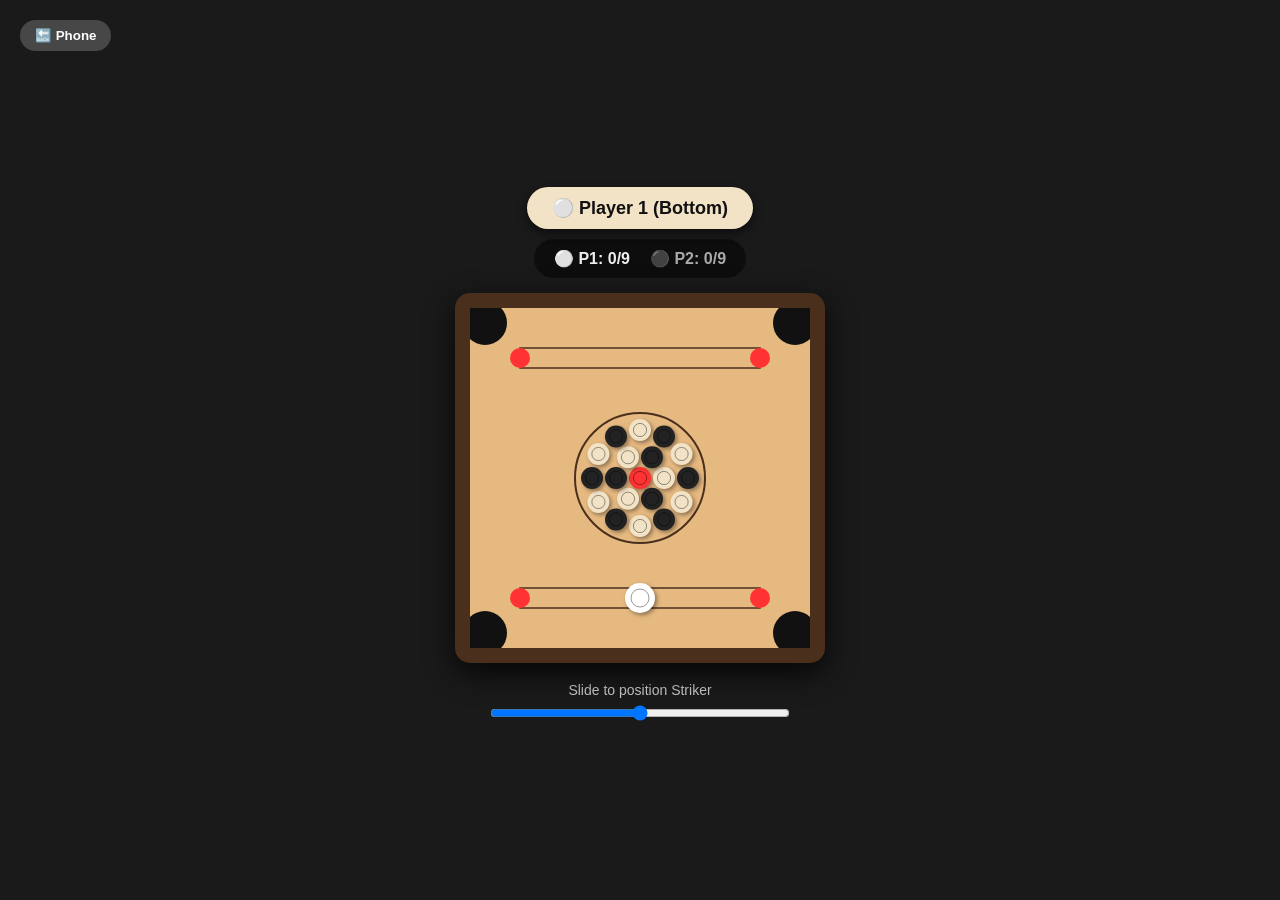
==== commit 98fbaa33: "Update carrom.html" ====
--- a/games/carrom.html
+++ b/games/carrom.html
@@ -5,151 +5,37 @@
     <meta name="viewport" content="width=device-width, initial-scale=1.0, maximum-scale=1.0, user-scalable=no">
     <title>Carrom Pool Ultra Pro</title>
     <style>
-        body {
-            margin: 0;
-            padding: 0;
-            background-color: #1a1a1a;
-            display: flex;
-            flex-direction: column;
-            justify-content: center;
-            align-items: center;
-            height: 100vh;
-            color: white;
-            font-family: Arial, sans-serif;
-            overflow: hidden; 
-        }
-        
-        #back-btn {
-            position: absolute;
-            top: 20px;
-            left: 20px;
-            padding: 8px 15px;
-            background-color: rgba(255, 255, 255, 0.2);
-            color: white;
-            border: none;
-            border-radius: 20px;
-            font-weight: bold;
-            cursor: pointer;
-            backdrop-filter: blur(5px);
-            z-index: 10;
-        }
-
-        #turn-indicator {
-            margin-top: 10px;
-            font-size: 20px;
-            font-weight: bold;
-            padding: 10px 25px;
-            border-radius: 25px;
-            background-color: #f2e3c6; 
-            color: #111;
-            transition: background-color 0.3s, color 0.3s;
-            box-shadow: 0 4px 10px rgba(0,0,0,0.5);
-        }
-
-        .scoreboard {
-            margin-top: 10px;
-            display: flex;
-            gap: 20px;
-            font-size: 16px;
-            font-weight: bold;
-            background-color: rgba(0, 0, 0, 0.5);
-            padding: 10px 20px;
-            border-radius: 20px;
-        }
-
+        body { margin: 0; padding: 0; background-color: #1a1a1a; display: flex; flex-direction: column; justify-content: center; align-items: center; height: 100vh; color: white; font-family: Arial, sans-serif; overflow: hidden; }
+        #back-btn { position: absolute; top: 20px; left: 20px; padding: 8px 15px; background-color: rgba(255, 255, 255, 0.2); color: white; border: none; border-radius: 20px; font-weight: bold; cursor: pointer; backdrop-filter: blur(5px); z-index: 10; }
+        #turn-indicator { margin-top: 10px; font-size: 18px; font-weight: bold; padding: 10px 25px; border-radius: 25px; background-color: #f2e3c6; color: #111; transition: background-color 0.3s, color 0.3s; box-shadow: 0 4px 10px rgba(0,0,0,0.5); }
+        .scoreboard { margin-top: 10px; display: flex; gap: 20px; font-size: 16px; font-weight: bold; background-color: rgba(0, 0, 0, 0.5); padding: 10px 20px; border-radius: 20px; }
         .score-white { color: #eeeeee; }
         .score-black { color: #aaaaaa; }
-
-        .game-container {
-            position: relative;
-            margin-top: 15px;
-        }
-
-        canvas {
-            background-color: #e6b981; 
-            border: 15px solid #4a2f1d; 
-            border-radius: 15px;
-            box-shadow: 0 10px 30px rgba(0,0,0,0.8);
-            touch-action: none;
-        }
-
-        /* --- NEW: Game Over Screen --- */
-        #game-over {
-            position: absolute;
-            top: 0;
-            left: 0;
-            width: 100%;
-            height: 100%;
-            background-color: rgba(0, 0, 0, 0.8);
-            border-radius: 15px;
-            display: flex;
-            flex-direction: column;
-            justify-content: center;
-            align-items: center;
-            z-index: 20;
-            backdrop-filter: blur(4px);
-        }
-
-        #game-over h2 {
-            font-size: 32px;
-            margin-bottom: 20px;
-            text-shadow: 0 2px 5px rgba(0,0,0,0.5);
-        }
-
-        #game-over button {
-            padding: 12px 25px;
-            font-size: 18px;
-            font-weight: bold;
-            border-radius: 25px;
-            border: none;
-            background-color: #4caf50;
-            color: white;
-            cursor: pointer;
-            box-shadow: 0 4px 10px rgba(0,0,0,0.5);
-        }
-
+        .game-container { position: relative; margin-top: 15px; }
+        canvas { background-color: #e6b981; border: 15px solid #4a2f1d; border-radius: 15px; box-shadow: 0 10px 30px rgba(0,0,0,0.8); touch-action: none; }
+        #game-over { position: absolute; top: 0; left: 0; width: 100%; height: 100%; background-color: rgba(0, 0, 0, 0.8); border-radius: 15px; display: flex; flex-direction: column; justify-content: center; align-items: center; z-index: 20; backdrop-filter: blur(4px); }
+        #game-over h2 { font-size: 32px; margin-bottom: 20px; text-shadow: 0 2px 5px rgba(0,0,0,0.5); }
+        #game-over button { padding: 12px 25px; font-size: 18px; font-weight: bold; border-radius: 25px; border: none; background-color: #4caf50; color: white; cursor: pointer; box-shadow: 0 4px 10px rgba(0,0,0,0.5); }
         .hidden { display: none !important; }
-
-        .controls {
-            margin-top: 15px;
-            display: flex;
-            flex-direction: column;
-            align-items: center;
-            width: 300px;
-        }
-
-        .controls label {
-            font-size: 14px;
-            margin-bottom: 5px;
-            color: #ccc;
-        }
-
-        input[type=range] {
-            width: 100%;
-            cursor: pointer;
-        }
+        .controls { margin-top: 15px; display: flex; flex-direction: column; align-items: center; width: 300px; }
+        .controls label { font-size: 14px; margin-bottom: 5px; color: #ccc; }
+        input[type=range] { width: 100%; cursor: pointer; }
     </style>
 </head>
 <body>
-
     <button id="back-btn" onclick="window.location.href='../index.html'">🔙 Phone</button>
-
-    <div id="turn-indicator">⚪ Player 1's Turn</div>
-
+    <div id="turn-indicator">⚪ Player 1 (Bottom)</div>
     <div class="scoreboard">
         <div class="score-white">⚪ P1: <span id="score-w">0</span>/9</div>
         <div class="score-black">⚫ P2: <span id="score-b">0</span>/9</div>
     </div>
-    
     <div class="game-container">
         <canvas id="gameCanvas" width="340" height="340"></canvas>
-        
         <div id="game-over" class="hidden">
             <h2 id="winner-text">Player 1 Wins! 🎉</h2>
             <button onclick="location.reload()">🔄 Play Again</button>
         </div>
     </div>
-
     <div class="controls">
         <label>Slide to position Striker</label>
         <input type="range" id="striker-slider" min="60" max="280" value="170">
@@ -163,10 +49,7 @@
         const gameOverScreen = document.getElementById("game-over");
         const winnerText = document.getElementById("winner-text");
 
-        // --- NEW: Audio Setup ---
-        // This generates sounds without needing MP3 files!
         const audioCtx = new (window.AudioContext || window.webkitAudioContext)();
-        
         function playSound(type) {
             if (audioCtx.state === 'suspended') audioCtx.resume();
             const osc = audioCtx.createOscillator();
@@ -175,183 +58,95 @@
             gain.connect(audioCtx.destination);
             
             if (type === 'hit') {
-                // Short "clack" sound for collisions
-                osc.type = 'triangle';
-                osc.frequency.setValueAtTime(400, audioCtx.currentTime);
+                osc.type = 'triangle'; osc.frequency.setValueAtTime(400, audioCtx.currentTime);
                 osc.frequency.exponentialRampToValueAtTime(100, audioCtx.currentTime + 0.05);
-                gain.gain.setValueAtTime(0.5, audioCtx.currentTime);
-                gain.gain.exponentialRampToValueAtTime(0.01, audioCtx.currentTime + 0.05);
-                osc.start();
-                osc.stop(audioCtx.currentTime + 0.05);
+                gain.gain.setValueAtTime(0.5, audioCtx.currentTime); gain.gain.exponentialRampToValueAtTime(0.01, audioCtx.currentTime + 0.05);
+                osc.start(); osc.stop(audioCtx.currentTime + 0.05);
             } else if (type === 'pocket') {
-                // Deeper "thwump" sound for falling in a hole
-                osc.type = 'sine';
-                osc.frequency.setValueAtTime(200, audioCtx.currentTime);
+                osc.type = 'sine'; osc.frequency.setValueAtTime(200, audioCtx.currentTime);
                 osc.frequency.exponentialRampToValueAtTime(50, audioCtx.currentTime + 0.15);
-                gain.gain.setValueAtTime(0.8, audioCtx.currentTime);
-                gain.gain.exponentialRampToValueAtTime(0.01, audioCtx.currentTime + 0.15);
-                osc.start();
-                osc.stop(audioCtx.currentTime + 0.15);
-            }
-        }
-
-        const friction = 0.985; 
-        const boardSize = canvas.width;
-        const pocketRadius = 22; 
-        const maxScore = 9; // Real carrom has 9 of each color
-        
-        let isDragging = false;
-        let dragStartX, dragStartY;
-        let scoreWhite = 0;
-        let scoreBlack = 0;
-        let gameIsOver = false;
-
-        let currentPlayer = 1; 
-        let shotTaken = false; 
-        let pocketedThisTurn = false; 
-        let isStrikerFoul = false; 
+                gain.gain.setValueAtTime(0.8, audioCtx.currentTime); gain.gain.exponentialRampToValueAtTime(0.01, audioCtx.currentTime + 0.15);
+                osc.start(); osc.stop(audioCtx.currentTime + 0.15);
+            }
+        }
+
+        const friction = 0.985, restitution = 0.85, boardSize = canvas.width, pocketRadius = 22, maxScore = 9; 
+        let isDragging = false, dragStartX, dragStartY, scoreWhite = 0, scoreBlack = 0, gameIsOver = false;
+        let currentPlayer = 1, shotTaken = false, pocketedThisTurn = false, isStrikerFoul = false; 
 
         class Piece {
             constructor(x, y, radius, color, mass, type) {
-                this.x = x;
-                this.y = y;
-                this.radius = radius;
-                this.color = color;
-                this.mass = mass;
-                this.type = type; 
-                this.vx = 0; 
-                this.vy = 0; 
-                this.active = true; 
-            }
-
+                this.x = x; this.y = y; this.radius = radius; this.color = color;
+                this.mass = mass; this.type = type; this.vx = 0; this.vy = 0; this.active = true; 
+            }
             draw() {
                 if (!this.active) return;
-                ctx.beginPath();
-                ctx.arc(this.x, this.y, this.radius, 0, Math.PI * 2);
-                ctx.fillStyle = this.color;
-                ctx.fill();
-                
-                ctx.beginPath();
-                ctx.arc(this.x, this.y, this.radius * 0.6, 0, Math.PI * 2);
-                ctx.strokeStyle = "rgba(0,0,0,0.4)";
-                ctx.lineWidth = 1;
-                ctx.stroke();
-            }
-
+                ctx.shadowColor = "rgba(0,0,0,0.4)"; ctx.shadowBlur = 4; ctx.shadowOffsetX = 2; ctx.shadowOffsetY = 2;
+                ctx.beginPath(); ctx.arc(this.x, this.y, this.radius, 0, Math.PI * 2); ctx.fillStyle = this.color; ctx.fill();
+                ctx.shadowColor = "transparent";
+                ctx.beginPath(); ctx.arc(this.x, this.y, this.radius * 0.6, 0, Math.PI * 2);
+                ctx.strokeStyle = "rgba(0,0,0,0.4)"; ctx.lineWidth = 1; ctx.stroke();
+            }
             update() {
                 if (!this.active) return;
-                
-                this.x += this.vx;
-                this.y += this.vy;
-                this.vx *= friction;
-                this.vy *= friction;
-
-                if (Math.abs(this.vx) < 0.05) this.vx = 0;
-                if (Math.abs(this.vy) < 0.05) this.vy = 0;
-
-                // Bounce off walls
+                this.x += this.vx; this.y += this.vy; this.vx *= friction; this.vy *= friction;
+                if (Math.abs(this.vx) < 0.08) this.vx = 0; if (Math.abs(this.vy) < 0.08) this.vy = 0;
+
                 let bounced = false;
                 if (this.x - this.radius < 5) { this.x = this.radius + 5; this.vx *= -1; bounced = true; }
                 if (this.x + this.radius > boardSize - 5) { this.x = boardSize - this.radius - 5; this.vx *= -1; bounced = true; }
                 if (this.y - this.radius < 5) { this.y = this.radius + 5; this.vy *= -1; bounced = true; }
                 if (this.y + this.radius > boardSize - 5) { this.y = boardSize - this.radius - 5; this.vy *= -1; bounced = true; }
-                
-                // Play a tiny sound if hitting a wall fast
                 if (bounced && (Math.abs(this.vx) > 2 || Math.abs(this.vy) > 2)) playSound('hit');
-
                 this.checkHoles();
             }
-
             checkHoles() {
-                const holes = [
-                    {x: 15, y: 15}, {x: boardSize - 15, y: 15}, 
-                    {x: 15, y: boardSize - 15}, {x: boardSize - 15, y: boardSize - 15}
-                ];
-                
+                const holes = [{x: 15, y: 15}, {x: boardSize - 15, y: 15}, {x: 15, y: boardSize - 15}, {x: boardSize - 15, y: boardSize - 15}];
                 for (let hole of holes) {
-                    let dx = this.x - hole.x;
-                    let dy = this.y - hole.y;
-                    if (Math.sqrt(dx * dx + dy * dy) < pocketRadius) {
-                        this.active = false; 
-                        playSound('pocket'); // PLOP sound!
-                        
+                    if (Math.sqrt((this.x - hole.x)**2 + (this.y - hole.y)**2) < pocketRadius) {
+                        this.active = false; this.vx = 0; this.vy = 0; playSound('pocket'); 
                         if (this.type === "white") {
                             if (currentPlayer === 1) pocketedThisTurn = true; 
-                            scoreWhite++;
-                            document.getElementById("score-w").innerText = scoreWhite;
-                            checkWin();
+                            scoreWhite++; document.getElementById("score-w").innerText = scoreWhite; checkWin();
                         } else if (this.type === "black") {
                             if (currentPlayer === 2) pocketedThisTurn = true; 
-                            scoreBlack++;
-                            document.getElementById("score-b").innerText = scoreBlack;
-                            checkWin();
+                            scoreBlack++; document.getElementById("score-b").innerText = scoreBlack; checkWin();
                         } else if (this.type === "striker") {
                             isStrikerFoul = true; 
-                            if (currentPlayer === 1) {
-                                scoreWhite = Math.max(0, scoreWhite - 1); 
-                                document.getElementById("score-w").innerText = scoreWhite;
-                            } else {
-                                scoreBlack = Math.max(0, scoreBlack - 1);
-                                document.getElementById("score-b").innerText = scoreBlack;
-                            }
+                            if (currentPlayer === 1) { scoreWhite = Math.max(0, scoreWhite - 1); document.getElementById("score-w").innerText = scoreWhite; } 
+                            else { scoreBlack = Math.max(0, scoreBlack - 1); document.getElementById("score-b").innerText = scoreBlack; }
                         }
                     }
                 }
             }
         }
-
         let pieces = [];
-        const cx = boardSize / 2;
-        const cy = boardSize / 2;
-        const coinRadius = 11; // Slightly smaller to fit 19 coins
-        
-        // 1. The Striker
+        const cx = boardSize / 2, cy = boardSize / 2, coinRadius = 11; 
         const striker = new Piece(cx, boardSize - 50, 15, "#ffffff", 2.5, "striker");
         pieces.push(striker);
-
-        // 2. The Queen
         pieces.push(new Piece(cx, cy, coinRadius, "#ff3333", 1, "queen"));
         
-        // 3. Inner Ring (6 coins)
         for (let i = 0; i < 6; i++) {
             let angle = (Math.PI / 3) * i; 
-            let px = cx + Math.cos(angle) * 24;
-            let py = cy + Math.sin(angle) * 24;
-            let color = (i % 2 === 0) ? "#f2e3c6" : "#222222";
-            let type = (i % 2 === 0) ? "white" : "black";
-            pieces.push(new Piece(px, py, coinRadius, color, 1, type));
-        }
-
-        // 4. Outer Ring (12 coins)
+            pieces.push(new Piece(cx + Math.cos(angle) * 24, cy + Math.sin(angle) * 24, coinRadius, (i % 2 === 0) ? "#f2e3c6" : "#222222", 1, (i % 2 === 0) ? "white" : "black"));
+        }
         for (let i = 0; i < 12; i++) {
             let angle = (Math.PI / 6) * i; 
-            let px = cx + Math.cos(angle) * 48;
-            let py = cy + Math.sin(angle) * 48;
-            let color = (i % 2 === 0) ? "#222222" : "#f2e3c6"; // Alternating opposite to inner ring
-            let type = (i % 2 === 0) ? "black" : "white";
-            pieces.push(new Piece(px, py, coinRadius, color, 1, type));
+            pieces.push(new Piece(cx + Math.cos(angle) * 48, cy + Math.sin(angle) * 48, coinRadius, (i % 2 === 0) ? "#222222" : "#f2e3c6", 1, (i % 2 === 0) ? "black" : "white"));
         }
 
         function drawBoard() {
-            ctx.fillStyle = "#111";
-            const holes = [
-                {x: 15, y: 15}, {x: boardSize - 15, y: 15}, 
-                {x: 15, y: boardSize - 15}, {x: boardSize - 15, y: boardSize - 15}
-            ];
-            holes.forEach(hole => {
-                ctx.beginPath(); ctx.arc(hole.x, hole.y, pocketRadius, 0, Math.PI * 2); ctx.fill();
+            ctx.shadowColor = "transparent"; ctx.fillStyle = "#111";
+            [{x: 15, y: 15}, {x: boardSize - 15, y: 15}, {x: 15, y: boardSize - 15}, {x: boardSize - 15, y: boardSize - 15}].forEach(h => {
+                ctx.beginPath(); ctx.arc(h.x, h.y, pocketRadius, 0, Math.PI * 2); ctx.fill();
             });
-
-            ctx.strokeStyle = "#4a2f1d";
-            ctx.lineWidth = 2;
+            ctx.strokeStyle = "#4a2f1d"; ctx.lineWidth = 2;
             ctx.beginPath(); ctx.arc(cx, cy, 65, 0, Math.PI * 2); ctx.stroke();
             ctx.beginPath(); ctx.arc(cx, cy, 10, 0, Math.PI * 2); ctx.fillStyle = "#4a2f1d"; ctx.fill();
-
             ctx.lineWidth = 1.5;
             ctx.strokeRect(50, boardSize - 60, boardSize - 100, 20);
             ctx.beginPath(); ctx.arc(50, boardSize - 50, 10, 0, Math.PI * 2); ctx.fillStyle = "#ff3333"; ctx.fill();
             ctx.beginPath(); ctx.arc(boardSize - 50, boardSize - 50, 10, 0, Math.PI * 2); ctx.fill();
-            
             ctx.strokeRect(50, 40, boardSize - 100, 20);
             ctx.beginPath(); ctx.arc(50, 50, 10, 0, Math.PI * 2); ctx.fill();
             ctx.beginPath(); ctx.arc(boardSize - 50, 50, 10, 0, Math.PI * 2); ctx.fill();
@@ -360,174 +155,83 @@
         function checkCollisions() {
             for (let i = 0; i < pieces.length; i++) {
                 for (let j = i + 1; j < pieces.length; j++) {
-                    let p1 = pieces[i];
-                    let p2 = pieces[j];
+                    let p1 = pieces[i], p2 = pieces[j];
                     if (!p1.active || !p2.active) continue;
-
-                    let dx = p2.x - p1.x;
-                    let dy = p2.y - p1.y;
-                    let distance = Math.sqrt(dx * dx + dy * dy);
-
+                    let dx = p2.x - p1.x, dy = p2.y - p1.y, distance = Math.sqrt(dx * dx + dy * dy);
                     if (distance < p1.radius + p2.radius) {
-                        // Play hitting sound if they collide with some speed
-                        if (Math.abs(p1.vx - p2.vx) > 0.5 || Math.abs(p1.vy - p2.vy) > 0.5) {
-                            playSound('hit');
-                        }
-
-                        let overlap = (p1.radius + p2.radius) - distance;
-                        let nx = dx / distance;
-                        let ny = dy / distance;
-                        p1.x -= nx * overlap / 2;
-                        p2.x += nx * overlap / 2;
-
-                        let kx = (p1.vx - p2.vx);
-                        let ky = (p1.vy - p2.vy);
-                        let p = 2 * (nx * kx + ny * ky) / (p1.mass + p2.mass);
-                        
-                        p1.vx -= p * p2.mass * nx;
-                        p1.vy -= p * p2.mass * ny;
-                        p2.vx += p * p1.mass * nx;
-                        p2.vy += p * p1.mass * ny;
+                        let overlap = (p1.radius + p2.radius) - distance, nx = dx / distance, ny = dy / distance;
+                        p1.x -= nx * overlap / 2; p2.x += nx * overlap / 2;
+                        let velAlongNormal = (p1.vx - p2.vx) * nx + (p1.vy - p2.vy) * ny;
+                        if (velAlongNormal > 0) continue;
+                        if (Math.abs(velAlongNormal) > 0.5) playSound('hit');
+                        let j_impulse = -(1 + restitution) * velAlongNormal / (1/p1.mass + 1/p2.mass);
+                        p1.vx -= (j_impulse * nx) / p1.mass; p1.vy -= (j_impulse * ny) / p1.mass;
+                        p2.vx += (j_impulse * nx) / p2.mass; p2.vy += (j_impulse * ny) / p2.mass;
                     }
                 }
             }
         }
 
-        function isBoardStill() {
-            for (let piece of pieces) {
-                if (Math.abs(piece.vx) > 0 || Math.abs(piece.vy) > 0) return false;
-            }
-            return true;
-        }
-
-        function resetStriker() {
-            striker.x = parseInt(slider.value);
-            striker.y = boardSize - 50;
-            striker.vx = 0;
-            striker.vy = 0;
-            striker.active = true;
-        }
-
+        function isBoardStill() { return pieces.every(p => Math.abs(p.vx) === 0 && Math.abs(p.vy) === 0); }
         function switchTurn() {
             currentPlayer = currentPlayer === 1 ? 2 : 1;
-            
-            if (currentPlayer === 1) {
-                turnIndicator.innerText = "⚪ Player 1's Turn";
-                turnIndicator.style.backgroundColor = "#f2e3c6";
-                turnIndicator.style.color = "#111";
-            } else {
-                turnIndicator.innerText = "⚫ Player 2's Turn";
-                turnIndicator.style.backgroundColor = "#222222";
-                turnIndicator.style.color = "#fff";
-            }
-        }
-
-        // --- NEW: Check for Winner ---
+            turnIndicator.innerText = currentPlayer === 1 ? "⚪ Player 1 (Bottom)" : "⚫ Player 2 (Top)";
+            turnIndicator.style.backgroundColor = currentPlayer === 1 ? "#f2e3c6" : "#222222";
+            turnIndicator.style.color = currentPlayer === 1 ? "#111" : "#fff";
+            slider.value = 170; 
+        }
+        function resetStriker() {
+            striker.x = parseInt(slider.value); striker.y = (currentPlayer === 1) ? (boardSize - 50) : 50; 
+            striker.vx = 0; striker.vy = 0; striker.active = true;
+        }
         function checkWin() {
-            if (scoreWhite >= maxScore) {
-                winnerText.innerText = "⚪ Player 1 Wins! 🎉";
-                gameOverScreen.classList.remove("hidden");
-                gameIsOver = true;
-            } else if (scoreBlack >= maxScore) {
-                winnerText.innerText = "⚫ Player 2 Wins! 🎉";
-                gameOverScreen.classList.remove("hidden");
-                gameIsOver = true;
-            }
+            if (scoreWhite >= maxScore) { winnerText.innerText = "⚪ Player 1 Wins! 🎉"; gameOverScreen.classList.remove("hidden"); gameIsOver = true; } 
+            else if (scoreBlack >= maxScore) { winnerText.innerText = "⚫ Player 2 Wins! 🎉"; gameOverScreen.classList.remove("hidden"); gameIsOver = true; }
         }
 
         slider.addEventListener("input", function() {
-            if (striker.active && isBoardStill() && !gameIsOver) {
-                striker.x = parseInt(this.value);
-                striker.y = boardSize - 50; 
-            }
+            if (striker.active && isBoardStill() && !gameIsOver) { striker.x = parseInt(this.value); striker.y = (currentPlayer === 1) ? (boardSize - 50) : 50; }
         });
 
         function gameLoop() {
-            if (gameIsOver) return; // Stop the loop if someone won
-
-            ctx.clearRect(0, 0, canvas.width, canvas.height);
-            drawBoard();
-
+            if (gameIsOver) return; 
+            ctx.clearRect(0, 0, canvas.width, canvas.height); drawBoard();
             if (isDragging && striker.active) {
-                ctx.beginPath();
-                ctx.moveTo(striker.x, striker.y);
-                let aimX = striker.x + (striker.x - dragStartX) * 2;
-                let aimY = striker.y + (striker.y - dragStartY) * 2;
-                ctx.lineTo(aimX, aimY);
-                ctx.strokeStyle = "rgba(255, 255, 255, 0.8)";
-                ctx.lineWidth = 4;
-                ctx.setLineDash([8, 8]); 
-                ctx.stroke();
-                ctx.setLineDash([]); 
-            }
-
-            pieces.forEach(piece => piece.update());
-            checkCollisions();
-            pieces.forEach(piece => piece.draw());
+                ctx.shadowColor = "transparent"; ctx.beginPath(); ctx.moveTo(striker.x, striker.y);
+                ctx.lineTo(striker.x + (striker.x - dragStartX) * 2, striker.y + (striker.y - dragStartY) * 2);
+                ctx.strokeStyle = "rgba(255, 255, 255, 0.8)"; ctx.lineWidth = 4; ctx.setLineDash([8, 8]); ctx.stroke(); ctx.setLineDash([]); 
+            }
+            pieces.forEach(p => p.update()); checkCollisions(); pieces.forEach(p => p.draw());
 
             if (shotTaken && isBoardStill()) {
                 if (!pocketedThisTurn || isStrikerFoul) switchTurn();
-                pocketedThisTurn = false;
-                isStrikerFoul = false;
-                shotTaken = false; 
-                resetStriker();
-            }
-
+                pocketedThisTurn = false; isStrikerFoul = false; shotTaken = false; resetStriker(); 
+            }
             requestAnimationFrame(gameLoop);
         }
 
-        function getMousePos(evt) {
+        function getMousePos(e) {
             const rect = canvas.getBoundingClientRect();
-            const clientX = evt.touches ? evt.touches[0].clientX : evt.clientX;
-            const clientY = evt.touches ? evt.touches[0].clientY : evt.clientY;
-            return { x: clientX - rect.left, y: clientY - rect.top };
-        }
-
-        canvas.addEventListener("mousedown", startDrag);
-        canvas.addEventListener("touchstart", startDrag, {passive: false});
-        canvas.addEventListener("mousemove", drag);
-        canvas.addEventListener("touchmove", drag, {passive: false});
-        canvas.addEventListener("mouseup", endDrag);
-        canvas.addEventListener("touchend", endDrag);
+            return { x: (e.touches ? e.touches[0].clientX : e.clientX) - rect.left, y: (e.touches ? e.touches[0].clientY : e.clientY) - rect.top };
+        }
 
         function startDrag(e) {
             if (!striker.active || !isBoardStill() || gameIsOver) return;
-            e.preventDefault();
-            
-            // Unlocks audio context on first touch (browser requirement for sound)
-            if (audioCtx.state === 'suspended') audioCtx.resume();
-
+            e.preventDefault(); if (audioCtx.state === 'suspended') audioCtx.resume();
             const pos = getMousePos(e);
-            let dx = pos.x - striker.x;
-            let dy = pos.y - striker.y;
-            if (Math.sqrt(dx*dx + dy*dy) <= striker.radius * 2) {
-                isDragging = true;
-                dragStartX = pos.x;
-                dragStartY = pos.y;
-            }
-        }
-
-        function drag(e) {
-            if (!isDragging) return;
-            e.preventDefault();
-            const pos = getMousePos(e);
-            dragStartX = pos.x;
-            dragStartY = pos.y;
-        }
-
+            if (Math.sqrt((pos.x - striker.x)**2 + (pos.y - striker.y)**2) <= striker.radius * 2) { isDragging = true; dragStartX = pos.x; dragStartY = pos.y; }
+        }
+        function drag(e) { if (!isDragging) return; e.preventDefault(); const pos = getMousePos(e); dragStartX = pos.x; dragStartY = pos.y; }
         function endDrag(e) {
-            if (!isDragging) return;
-            isDragging = false;
-            
-            let pullX = striker.x - dragStartX;
-            let pullY = striker.y - dragStartY;
-            let power = Math.min(Math.sqrt(pullX*pullX + pullY*pullY), 100);
-            let angle = Math.atan2(pullY, pullX);
-
-            striker.vx = Math.cos(angle) * power * 0.2;
-            striker.vy = Math.sin(angle) * power * 0.2;
-            shotTaken = true;
-        }
+            if (!isDragging) return; isDragging = false;
+            let pullX = striker.x - dragStartX, pullY = striker.y - dragStartY;
+            let power = Math.min(Math.sqrt(pullX*pullX + pullY*pullY), 100), angle = Math.atan2(pullY, pullX);
+            striker.vx = Math.cos(angle) * power * 0.2; striker.vy = Math.sin(angle) * power * 0.2; shotTaken = true;
+        }
+
+        canvas.addEventListener("mousedown", startDrag); canvas.addEventListener("touchstart", startDrag, {passive: false});
+        canvas.addEventListener("mousemove", drag); canvas.addEventListener("touchmove", drag, {passive: false});
+        canvas.addEventListener("mouseup", endDrag); canvas.addEventListener("touchend", endDrag);
 
         gameLoop();
     </script>
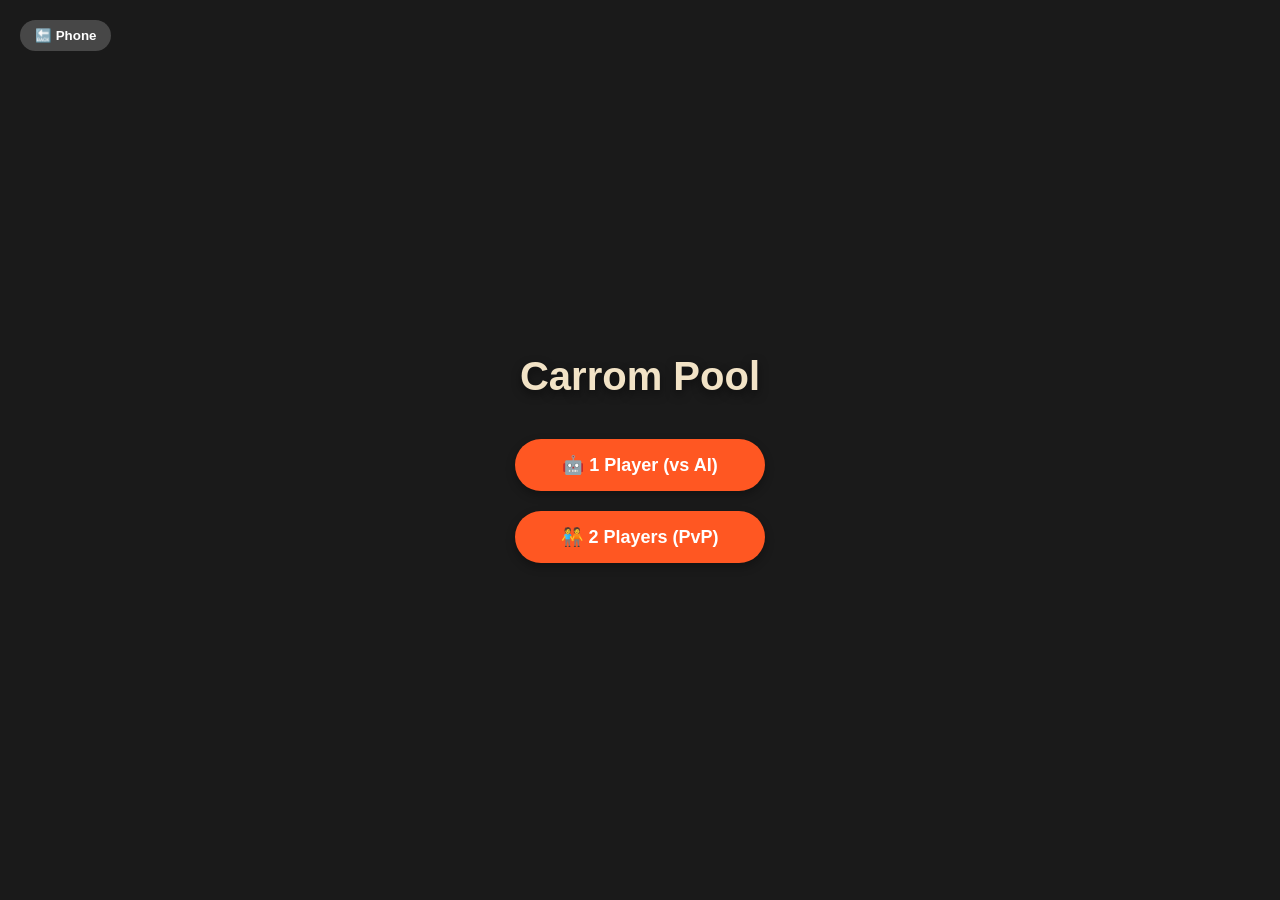
==== commit 3214c3f6: "Update carrom.html" ====
--- a/games/carrom.html
+++ b/games/carrom.html
@@ -3,42 +3,67 @@
 <head>
     <meta charset="UTF-8">
     <meta name="viewport" content="width=device-width, initial-scale=1.0, maximum-scale=1.0, user-scalable=no">
-    <title>Carrom Pool Ultra Pro</title>
+    <title>Carrom Pool Ultimate</title>
     <style>
         body { margin: 0; padding: 0; background-color: #1a1a1a; display: flex; flex-direction: column; justify-content: center; align-items: center; height: 100vh; color: white; font-family: Arial, sans-serif; overflow: hidden; }
-        #back-btn { position: absolute; top: 20px; left: 20px; padding: 8px 15px; background-color: rgba(255, 255, 255, 0.2); color: white; border: none; border-radius: 20px; font-weight: bold; cursor: pointer; backdrop-filter: blur(5px); z-index: 10; }
-        #turn-indicator { margin-top: 10px; font-size: 18px; font-weight: bold; padding: 10px 25px; border-radius: 25px; background-color: #f2e3c6; color: #111; transition: background-color 0.3s, color 0.3s; box-shadow: 0 4px 10px rgba(0,0,0,0.5); }
+        #back-btn { position: absolute; top: 20px; left: 20px; padding: 8px 15px; background-color: rgba(255, 255, 255, 0.2); color: white; border: none; border-radius: 20px; font-weight: bold; cursor: pointer; backdrop-filter: blur(5px); z-index: 50; }
+        
+        /* NEW: Main Menu Styles */
+        #main-menu { position: absolute; top: 0; left: 0; width: 100%; height: 100%; background-color: #1a1a1a; display: flex; flex-direction: column; justify-content: center; align-items: center; z-index: 40; }
+        #main-menu h1 { font-size: 40px; color: #f2e3c6; margin-bottom: 30px; text-shadow: 0 4px 10px rgba(0,0,0,0.5); }
+        #main-menu button { margin: 10px; padding: 15px 30px; font-size: 18px; border-radius: 30px; border: none; background-color: #ff5722; color: white; cursor: pointer; font-weight: bold; width: 250px; box-shadow: 0 4px 10px rgba(0,0,0,0.3); }
+        
+        /* Game UI */
+        #game-ui { display: none; flex-direction: column; align-items: center; width: 100%; }
+        #turn-indicator { margin-top: 10px; font-size: 18px; font-weight: bold; padding: 10px 25px; border-radius: 25px; background-color: #f2e3c6; color: #111; transition: 0.3s; box-shadow: 0 4px 10px rgba(0,0,0,0.5); }
         .scoreboard { margin-top: 10px; display: flex; gap: 20px; font-size: 16px; font-weight: bold; background-color: rgba(0, 0, 0, 0.5); padding: 10px 20px; border-radius: 20px; }
-        .score-white { color: #eeeeee; }
-        .score-black { color: #aaaaaa; }
-        .game-container { position: relative; margin-top: 15px; }
+        .score-white { color: #eeeeee; } .score-black { color: #aaaaaa; }
+        #status-msg { height: 20px; color: #ffeb3b; font-weight: bold; margin-top: 5px; font-size: 14px; text-shadow: 1px 1px 2px black; }
+        
+        .game-container { position: relative; margin-top: 5px; }
         canvas { background-color: #e6b981; border: 15px solid #4a2f1d; border-radius: 15px; box-shadow: 0 10px 30px rgba(0,0,0,0.8); touch-action: none; }
+        
         #game-over { position: absolute; top: 0; left: 0; width: 100%; height: 100%; background-color: rgba(0, 0, 0, 0.8); border-radius: 15px; display: flex; flex-direction: column; justify-content: center; align-items: center; z-index: 20; backdrop-filter: blur(4px); }
         #game-over h2 { font-size: 32px; margin-bottom: 20px; text-shadow: 0 2px 5px rgba(0,0,0,0.5); }
-        #game-over button { padding: 12px 25px; font-size: 18px; font-weight: bold; border-radius: 25px; border: none; background-color: #4caf50; color: white; cursor: pointer; box-shadow: 0 4px 10px rgba(0,0,0,0.5); }
+        #game-over button { padding: 12px 25px; font-size: 18px; font-weight: bold; border-radius: 25px; border: none; background-color: #4caf50; color: white; cursor: pointer; }
+        
         .hidden { display: none !important; }
-        .controls { margin-top: 15px; display: flex; flex-direction: column; align-items: center; width: 300px; }
+        .controls { margin-top: 10px; display: flex; flex-direction: column; align-items: center; width: 300px; position: relative; }
         .controls label { font-size: 14px; margin-bottom: 5px; color: #ccc; }
-        input[type=range] { width: 100%; cursor: pointer; }
+        input[type=range] { width: 100%; cursor: pointer; margin-bottom: 10px; }
+        #powder-btn { padding: 8px 20px; border-radius: 15px; border: none; background-color: #00bcd4; color: white; font-weight: bold; cursor: pointer; box-shadow: 0 2px 5px rgba(0,0,0,0.5); }
     </style>
 </head>
 <body>
     <button id="back-btn" onclick="window.location.href='../index.html'">🔙 Phone</button>
-    <div id="turn-indicator">⚪ Player 1 (Bottom)</div>
-    <div class="scoreboard">
-        <div class="score-white">⚪ P1: <span id="score-w">0</span>/9</div>
-        <div class="score-black">⚫ P2: <span id="score-b">0</span>/9</div>
+    
+    <div id="main-menu">
+        <h1>Carrom Pool</h1>
+        <button onclick="startGame(1)">🤖 1 Player (vs AI)</button>
+        <button onclick="startGame(2)">🧑‍🤝‍🧑 2 Players (PvP)</button>
     </div>
-    <div class="game-container">
-        <canvas id="gameCanvas" width="340" height="340"></canvas>
-        <div id="game-over" class="hidden">
-            <h2 id="winner-text">Player 1 Wins! 🎉</h2>
-            <button onclick="location.reload()">🔄 Play Again</button>
+
+    <div id="game-ui">
+        <div id="turn-indicator">⚪ Player 1 (Bottom)</div>
+        <div class="scoreboard">
+            <div class="score-white">⚪ P1: <span id="score-w">0</span>/9</div>
+            <div class="score-black">⚫ P2: <span id="score-b">0</span>/9</div>
         </div>
-    </div>
-    <div class="controls">
-        <label>Slide to position Striker</label>
-        <input type="range" id="striker-slider" min="60" max="280" value="170">
+        <div id="status-msg">Let's Play!</div>
+        
+        <div class="game-container">
+            <canvas id="gameCanvas" width="340" height="340"></canvas>
+            <div id="game-over" class="hidden">
+                <h2 id="winner-text">Player 1 Wins! 🎉</h2>
+                <button onclick="location.reload()">🔄 Play Again</button>
+            </div>
+        </div>
+
+        <div class="controls">
+            <label>Slide to position Striker</label>
+            <input type="range" id="striker-slider" min="60" max="280" value="170">
+            <button id="powder-btn" onclick="applyPowder()">❄️ Sprinkle Powder</button>
+        </div>
     </div>
 
     <script>
@@ -46,33 +71,33 @@
         const ctx = canvas.getContext("2d");
         const slider = document.getElementById("striker-slider");
         const turnIndicator = document.getElementById("turn-indicator");
+        const statusMsg = document.getElementById("status-msg");
         const gameOverScreen = document.getElementById("game-over");
         const winnerText = document.getElementById("winner-text");
 
         const audioCtx = new (window.AudioContext || window.webkitAudioContext)();
         function playSound(type) {
             if (audioCtx.state === 'suspended') audioCtx.resume();
-            const osc = audioCtx.createOscillator();
-            const gain = audioCtx.createGain();
-            osc.connect(gain);
-            gain.connect(audioCtx.destination);
-            
+            const osc = audioCtx.createOscillator(); const gain = audioCtx.createGain();
+            osc.connect(gain); gain.connect(audioCtx.destination);
             if (type === 'hit') {
-                osc.type = 'triangle'; osc.frequency.setValueAtTime(400, audioCtx.currentTime);
-                osc.frequency.exponentialRampToValueAtTime(100, audioCtx.currentTime + 0.05);
+                osc.type = 'triangle'; osc.frequency.setValueAtTime(400, audioCtx.currentTime); osc.frequency.exponentialRampToValueAtTime(100, audioCtx.currentTime + 0.05);
                 gain.gain.setValueAtTime(0.5, audioCtx.currentTime); gain.gain.exponentialRampToValueAtTime(0.01, audioCtx.currentTime + 0.05);
                 osc.start(); osc.stop(audioCtx.currentTime + 0.05);
             } else if (type === 'pocket') {
-                osc.type = 'sine'; osc.frequency.setValueAtTime(200, audioCtx.currentTime);
-                osc.frequency.exponentialRampToValueAtTime(50, audioCtx.currentTime + 0.15);
+                osc.type = 'sine'; osc.frequency.setValueAtTime(200, audioCtx.currentTime); osc.frequency.exponentialRampToValueAtTime(50, audioCtx.currentTime + 0.15);
                 gain.gain.setValueAtTime(0.8, audioCtx.currentTime); gain.gain.exponentialRampToValueAtTime(0.01, audioCtx.currentTime + 0.15);
                 osc.start(); osc.stop(audioCtx.currentTime + 0.15);
             }
         }
-
-        const friction = 0.985, restitution = 0.85, boardSize = canvas.width, pocketRadius = 22, maxScore = 9; 
+        const baseFriction = 0.98, powderFriction = 0.995, restitution = 0.85;
+        const boardSize = canvas.width, pocketRadius = 22, maxScore = 9; 
+        
+        let gameMode = 2; // 1 = vs AI, 2 = PvP
+        let currentFriction = baseFriction;
         let isDragging = false, dragStartX, dragStartY, scoreWhite = 0, scoreBlack = 0, gameIsOver = false;
         let currentPlayer = 1, shotTaken = false, pocketedThisTurn = false, isStrikerFoul = false; 
+        let queenPocketedBy = 0, queenCovered = false;
 
         class Piece {
             constructor(x, y, radius, color, mass, type) {
@@ -84,12 +109,11 @@
                 ctx.shadowColor = "rgba(0,0,0,0.4)"; ctx.shadowBlur = 4; ctx.shadowOffsetX = 2; ctx.shadowOffsetY = 2;
                 ctx.beginPath(); ctx.arc(this.x, this.y, this.radius, 0, Math.PI * 2); ctx.fillStyle = this.color; ctx.fill();
                 ctx.shadowColor = "transparent";
-                ctx.beginPath(); ctx.arc(this.x, this.y, this.radius * 0.6, 0, Math.PI * 2);
-                ctx.strokeStyle = "rgba(0,0,0,0.4)"; ctx.lineWidth = 1; ctx.stroke();
+                ctx.beginPath(); ctx.arc(this.x, this.y, this.radius * 0.6, 0, Math.PI * 2); ctx.strokeStyle = "rgba(0,0,0,0.4)"; ctx.lineWidth = 1; ctx.stroke();
             }
             update() {
                 if (!this.active) return;
-                this.x += this.vx; this.y += this.vy; this.vx *= friction; this.vy *= friction;
+                this.x += this.vx; this.y += this.vy; this.vx *= currentFriction; this.vy *= currentFriction;
                 if (Math.abs(this.vx) < 0.08) this.vx = 0; if (Math.abs(this.vy) < 0.08) this.vy = 0;
 
                 let bounced = false;
@@ -105,26 +129,28 @@
                 for (let hole of holes) {
                     if (Math.sqrt((this.x - hole.x)**2 + (this.y - hole.y)**2) < pocketRadius) {
                         this.active = false; this.vx = 0; this.vy = 0; playSound('pocket'); 
-                        if (this.type === "white") {
-                            if (currentPlayer === 1) pocketedThisTurn = true; 
-                            scoreWhite++; document.getElementById("score-w").innerText = scoreWhite; checkWin();
-                        } else if (this.type === "black") {
-                            if (currentPlayer === 2) pocketedThisTurn = true; 
-                            scoreBlack++; document.getElementById("score-b").innerText = scoreBlack; checkWin();
-                        } else if (this.type === "striker") {
-                            isStrikerFoul = true; 
-                            if (currentPlayer === 1) { scoreWhite = Math.max(0, scoreWhite - 1); document.getElementById("score-w").innerText = scoreWhite; } 
-                            else { scoreBlack = Math.max(0, scoreBlack - 1); document.getElementById("score-b").innerText = scoreBlack; }
-                        }
+                        if (this.type === "queen") {
+                            queenPocketedBy = currentPlayer;
+                            statusMsg.innerText = "👑 Queen Pocketed! Cover it!"; statusMsg.style.color = "#ff3333";
+                        } 
+                        else if (this.type === "white") {
+                            if (currentPlayer === 1) { pocketedThisTurn = true; if (queenPocketedBy === 1) queenCovered = true; }
+                            scoreWhite++; updateScore();
+                        } 
+                        else if (this.type === "black") {
+                            if (currentPlayer === 2) { pocketedThisTurn = true; if (queenPocketedBy === 2) queenCovered = true; }
+                            scoreBlack++; updateScore();
+                        } 
+                        else if (this.type === "striker") { isStrikerFoul = true; }
                     }
                 }
             }
         }
+
         let pieces = [];
         const cx = boardSize / 2, cy = boardSize / 2, coinRadius = 11; 
-        const striker = new Piece(cx, boardSize - 50, 15, "#ffffff", 2.5, "striker");
-        pieces.push(striker);
-        pieces.push(new Piece(cx, cy, coinRadius, "#ff3333", 1, "queen"));
+        const striker = new Piece(cx, boardSize - 50, 15, "#ffffff", 2.5, "striker"); pieces.push(striker);
+        let queen = new Piece(cx, cy, coinRadius, "#ff3333", 1, "queen"); pieces.push(queen);
         
         for (let i = 0; i < 6; i++) {
             let angle = (Math.PI / 3) * i; 
@@ -144,12 +170,8 @@
             ctx.beginPath(); ctx.arc(cx, cy, 65, 0, Math.PI * 2); ctx.stroke();
             ctx.beginPath(); ctx.arc(cx, cy, 10, 0, Math.PI * 2); ctx.fillStyle = "#4a2f1d"; ctx.fill();
             ctx.lineWidth = 1.5;
-            ctx.strokeRect(50, boardSize - 60, boardSize - 100, 20);
-            ctx.beginPath(); ctx.arc(50, boardSize - 50, 10, 0, Math.PI * 2); ctx.fillStyle = "#ff3333"; ctx.fill();
-            ctx.beginPath(); ctx.arc(boardSize - 50, boardSize - 50, 10, 0, Math.PI * 2); ctx.fill();
-            ctx.strokeRect(50, 40, boardSize - 100, 20);
-            ctx.beginPath(); ctx.arc(50, 50, 10, 0, Math.PI * 2); ctx.fill();
-            ctx.beginPath(); ctx.arc(boardSize - 50, 50, 10, 0, Math.PI * 2); ctx.fill();
+            ctx.strokeRect(50, boardSize - 60, boardSize - 100, 20); ctx.beginPath(); ctx.arc(50, boardSize - 50, 10, 0, Math.PI * 2); ctx.fillStyle = "#ff3333"; ctx.fill(); ctx.beginPath(); ctx.arc(boardSize - 50, boardSize - 50, 10, 0, Math.PI * 2); ctx.fill();
+            ctx.strokeRect(50, 40, boardSize - 100, 20); ctx.beginPath(); ctx.arc(50, 50, 10, 0, Math.PI * 2); ctx.fill(); ctx.beginPath(); ctx.arc(boardSize - 50, 50, 10, 0, Math.PI * 2); ctx.fill();
         }
 
         function checkCollisions() {
@@ -160,8 +182,10 @@
                     let dx = p2.x - p1.x, dy = p2.y - p1.y, distance = Math.sqrt(dx * dx + dy * dy);
                     if (distance < p1.radius + p2.radius) {
                         let overlap = (p1.radius + p2.radius) - distance, nx = dx / distance, ny = dy / distance;
-                        p1.x -= nx * overlap / 2; p2.x += nx * overlap / 2;
-                        let velAlongNormal = (p1.vx - p2.vx) * nx + (p1.vy - p2.vy) * ny;
+                        let totalMass = p1.mass + p2.mass;
+                        p1.x -= nx * overlap * (p2.mass / totalMass); p1.y -= ny * overlap * (p2.mass / totalMass);
+                        p2.x += nx * overlap * (p1.mass / totalMass); p2.y += ny * overlap * (p1.mass / totalMass);
+                        let velAlongNormal = (p2.vx - p1.vx) * nx + (p2.vy - p1.vy) * ny;
                         if (velAlongNormal > 0) continue;
                         if (Math.abs(velAlongNormal) > 0.5) playSound('hit');
                         let j_impulse = -(1 + restitution) * velAlongNormal / (1/p1.mass + 1/p2.mass);
@@ -173,67 +197,165 @@
         }
 
         function isBoardStill() { return pieces.every(p => Math.abs(p.vx) === 0 && Math.abs(p.vy) === 0); }
+        function updateScore() {
+            document.getElementById("score-w").innerText = scoreWhite; document.getElementById("score-b").innerText = scoreBlack;
+            if (scoreWhite >= maxScore) { winnerText.innerText = "⚪ Player 1 Wins! 🎉"; gameOverScreen.classList.remove("hidden"); gameIsOver = true; } 
+            else if (scoreBlack >= maxScore) { winnerText.innerText = (gameMode === 1) ? "🤖 Computer Wins!" : "⚫ Player 2 Wins!"; gameOverScreen.classList.remove("hidden"); gameIsOver = true; }
+        }
+        function applyPowder() {
+            if (!isBoardStill() || (gameMode === 1 && currentPlayer === 2)) return;
+            currentFriction = powderFriction; statusMsg.innerText = "❄️ Powder applied!"; statusMsg.style.color = "#00bcd4";
+        }
+
+        function respawnCoin(typeToRespawn) {
+            let coin = pieces.find(p => p.type === typeToRespawn && !p.active);
+            if (coin) { coin.active = true; coin.x = cx + (Math.random() * 10 - 5); coin.y = cy + (Math.random() * 10 - 5); coin.vx = 0; coin.vy = 0; }
+        }
+
+        function manageTurnsAndRules() {
+            if (isStrikerFoul) {
+                statusMsg.innerText = "🚨 FOUL! Coin returned!"; statusMsg.style.color = "#ffaa00";
+                if (currentPlayer === 1 && scoreWhite > 0) { scoreWhite--; respawnCoin("white"); }
+                else if (currentPlayer === 2 && scoreBlack > 0) { scoreBlack--; respawnCoin("black"); }
+                updateScore(); switchTurn();
+            } 
+            else if (queenPocketedBy === currentPlayer && !queenCovered) {
+                if (!pocketedThisTurn) {
+                    statusMsg.innerText = "❌ Queen returned."; statusMsg.style.color = "#ff3333";
+                    queenPocketedBy = 0; queen.active = true; queen.x = cx; queen.y = cy; queen.vx = 0; queen.vy = 0;
+                    switchTurn();
+                } else {
+                    statusMsg.innerText = "✅ Queen Covered!"; statusMsg.style.color = "#4caf50";
+                    if (currentPlayer === 1) scoreWhite += 3; else scoreBlack += 3;
+                    updateScore();
+                }
+            } 
+            else if (!pocketedThisTurn) { switchTurn(); } 
+            else { statusMsg.innerText = "Nice shot! Shoot again."; statusMsg.style.color = "#4caf50"; }
+
+            pocketedThisTurn = false; isStrikerFoul = false; shotTaken = false; 
+            currentFriction = baseFriction; resetStriker(); 
+            
+            // Trigger AI Bot if it's the computer's turn
+            if (gameMode === 1 && currentPlayer === 2 && !gameIsOver) {
+                setTimeout(playAITurn, 1000); // AI waits 1 second before playing
+            }
+        }
+
         function switchTurn() {
             currentPlayer = currentPlayer === 1 ? 2 : 1;
-            turnIndicator.innerText = currentPlayer === 1 ? "⚪ Player 1 (Bottom)" : "⚫ Player 2 (Top)";
+            if (gameMode === 1 && currentPlayer === 2) {
+                turnIndicator.innerText = "🤖 Computer is thinking...";
+            } else {
+                turnIndicator.innerText = currentPlayer === 1 ? "⚪ Player 1 (Bottom)" : "⚫ Player 2 (Top)";
+            }
             turnIndicator.style.backgroundColor = currentPlayer === 1 ? "#f2e3c6" : "#222222";
             turnIndicator.style.color = currentPlayer === 1 ? "#111" : "#fff";
             slider.value = 170; 
-        }
+            if (statusMsg.innerText === "Nice shot! Shoot again.") statusMsg.innerText = "Let's Play!";
+        }
+        
         function resetStriker() {
             striker.x = parseInt(slider.value); striker.y = (currentPlayer === 1) ? (boardSize - 50) : 50; 
             striker.vx = 0; striker.vy = 0; striker.active = true;
         }
-        function checkWin() {
-            if (scoreWhite >= maxScore) { winnerText.innerText = "⚪ Player 1 Wins! 🎉"; gameOverScreen.classList.remove("hidden"); gameIsOver = true; } 
-            else if (scoreBlack >= maxScore) { winnerText.innerText = "⚫ Player 2 Wins! 🎉"; gameOverScreen.classList.remove("hidden"); gameIsOver = true; }
+
+        // --- NEW: The Computer AI Bot ---
+        function playAITurn() {
+            if (gameIsOver) return;
+            
+            // Find targets (Black coins, or Queen if nobody has pocketed it)
+            let targets = pieces.filter(p => p.active && (p.type === "black" || (p.type === "queen" && queenPocketedBy === 0)));
+            if (targets.length === 0) { switchTurn(); return; }
+
+            // Pick a random target coin
+            let target = targets[Math.floor(Math.random() * targets.length)];
+
+            // Slide striker to a random spot on the top line
+            let randomX = 70 + Math.random() * 200;
+            slider.value = randomX;
+            resetStriker();
+
+            // Wait 1 second to aim, then shoot!
+            setTimeout(() => {
+                if(gameIsOver) return;
+                
+                // Calculate angle to target
+                let dx = target.x - striker.x;
+                let dy = target.y - striker.y;
+                let angle = Math.atan2(dy, dx);
+
+                // Add slight imperfection so the bot isn't perfectly flawless
+                angle += (Math.random() - 0.5) * 0.1;
+                
+                // Random power
+                let power = 40 + Math.random() * 40; 
+
+                striker.vx = Math.cos(angle) * power * 0.15;
+                striker.vy = Math.sin(angle) * power * 0.15;
+                shotTaken = true;
+                
+                if (audioCtx.state === 'suspended') audioCtx.resume();
+            }, 1000);
+        }
+
+        // Starts the game from the main menu
+        function startGame(mode) {
+            gameMode = mode;
+            document.getElementById("main-menu").classList.add("hidden");
+            document.getElementById("game-ui").style.display = "flex";
+            if (audioCtx.state === 'suspended') audioCtx.resume();
+            gameLoop();
         }
 
         slider.addEventListener("input", function() {
-            if (striker.active && isBoardStill() && !gameIsOver) { striker.x = parseInt(this.value); striker.y = (currentPlayer === 1) ? (boardSize - 50) : 50; }
+            // Disable sliding if it is the Computer's turn
+            if (gameMode === 1 && currentPlayer === 2) return;
+            if (striker.active && isBoardStill() && !gameIsOver) { 
+                striker.x = parseInt(this.value); striker.y = (currentPlayer === 1) ? (boardSize - 50) : 50; 
+            }
         });
 
         function gameLoop() {
             if (gameIsOver) return; 
             ctx.clearRect(0, 0, canvas.width, canvas.height); drawBoard();
-            if (isDragging && striker.active) {
+            
+            // Draw Aiming Line (Only for human players)
+            if (isDragging && striker.active && !(gameMode === 1 && currentPlayer === 2)) {
                 ctx.shadowColor = "transparent"; ctx.beginPath(); ctx.moveTo(striker.x, striker.y);
                 ctx.lineTo(striker.x + (striker.x - dragStartX) * 2, striker.y + (striker.y - dragStartY) * 2);
                 ctx.strokeStyle = "rgba(255, 255, 255, 0.8)"; ctx.lineWidth = 4; ctx.setLineDash([8, 8]); ctx.stroke(); ctx.setLineDash([]); 
             }
+            
             pieces.forEach(p => p.update()); checkCollisions(); pieces.forEach(p => p.draw());
 
-            if (shotTaken && isBoardStill()) {
-                if (!pocketedThisTurn || isStrikerFoul) switchTurn();
-                pocketedThisTurn = false; isStrikerFoul = false; shotTaken = false; resetStriker(); 
-            }
+            if (shotTaken && isBoardStill()) { manageTurnsAndRules(); }
             requestAnimationFrame(gameLoop);
         }
 
-        function getMousePos(e) {
-            const rect = canvas.getBoundingClientRect();
-            return { x: (e.touches ? e.touches[0].clientX : e.clientX) - rect.left, y: (e.touches ? e.touches[0].clientY : e.clientY) - rect.top };
-        }
-
+        function getMousePos(e) { const rect = canvas.getBoundingClientRect(); return { x: (e.touches ? e.touches[0].clientX : e.clientX) - rect.left, y: (e.touches ? e.touches[0].clientY : e.clientY) - rect.top }; }
+        
         function startDrag(e) {
-            if (!striker.active || !isBoardStill() || gameIsOver) return;
+            // Block touching if it is the Computer's turn!
+            if (!striker.active || !isBoardStill() || gameIsOver || (gameMode === 1 && currentPlayer === 2)) return;
             e.preventDefault(); if (audioCtx.state === 'suspended') audioCtx.resume();
             const pos = getMousePos(e);
             if (Math.sqrt((pos.x - striker.x)**2 + (pos.y - striker.y)**2) <= striker.radius * 2) { isDragging = true; dragStartX = pos.x; dragStartY = pos.y; }
         }
+        
         function drag(e) { if (!isDragging) return; e.preventDefault(); const pos = getMousePos(e); dragStartX = pos.x; dragStartY = pos.y; }
+        
         function endDrag(e) {
             if (!isDragging) return; isDragging = false;
             let pullX = striker.x - dragStartX, pullY = striker.y - dragStartY;
             let power = Math.min(Math.sqrt(pullX*pullX + pullY*pullY), 100), angle = Math.atan2(pullY, pullX);
-            striker.vx = Math.cos(angle) * power * 0.2; striker.vy = Math.sin(angle) * power * 0.2; shotTaken = true;
+            striker.vx = Math.cos(angle) * power * 0.15; striker.vy = Math.sin(angle) * power * 0.15; shotTaken = true;
         }
 
         canvas.addEventListener("mousedown", startDrag); canvas.addEventListener("touchstart", startDrag, {passive: false});
         canvas.addEventListener("mousemove", drag); canvas.addEventListener("touchmove", drag, {passive: false});
         canvas.addEventListener("mouseup", endDrag); canvas.addEventListener("touchend", endDrag);
 
-        gameLoop();
     </script>
 </body>
 </html>
